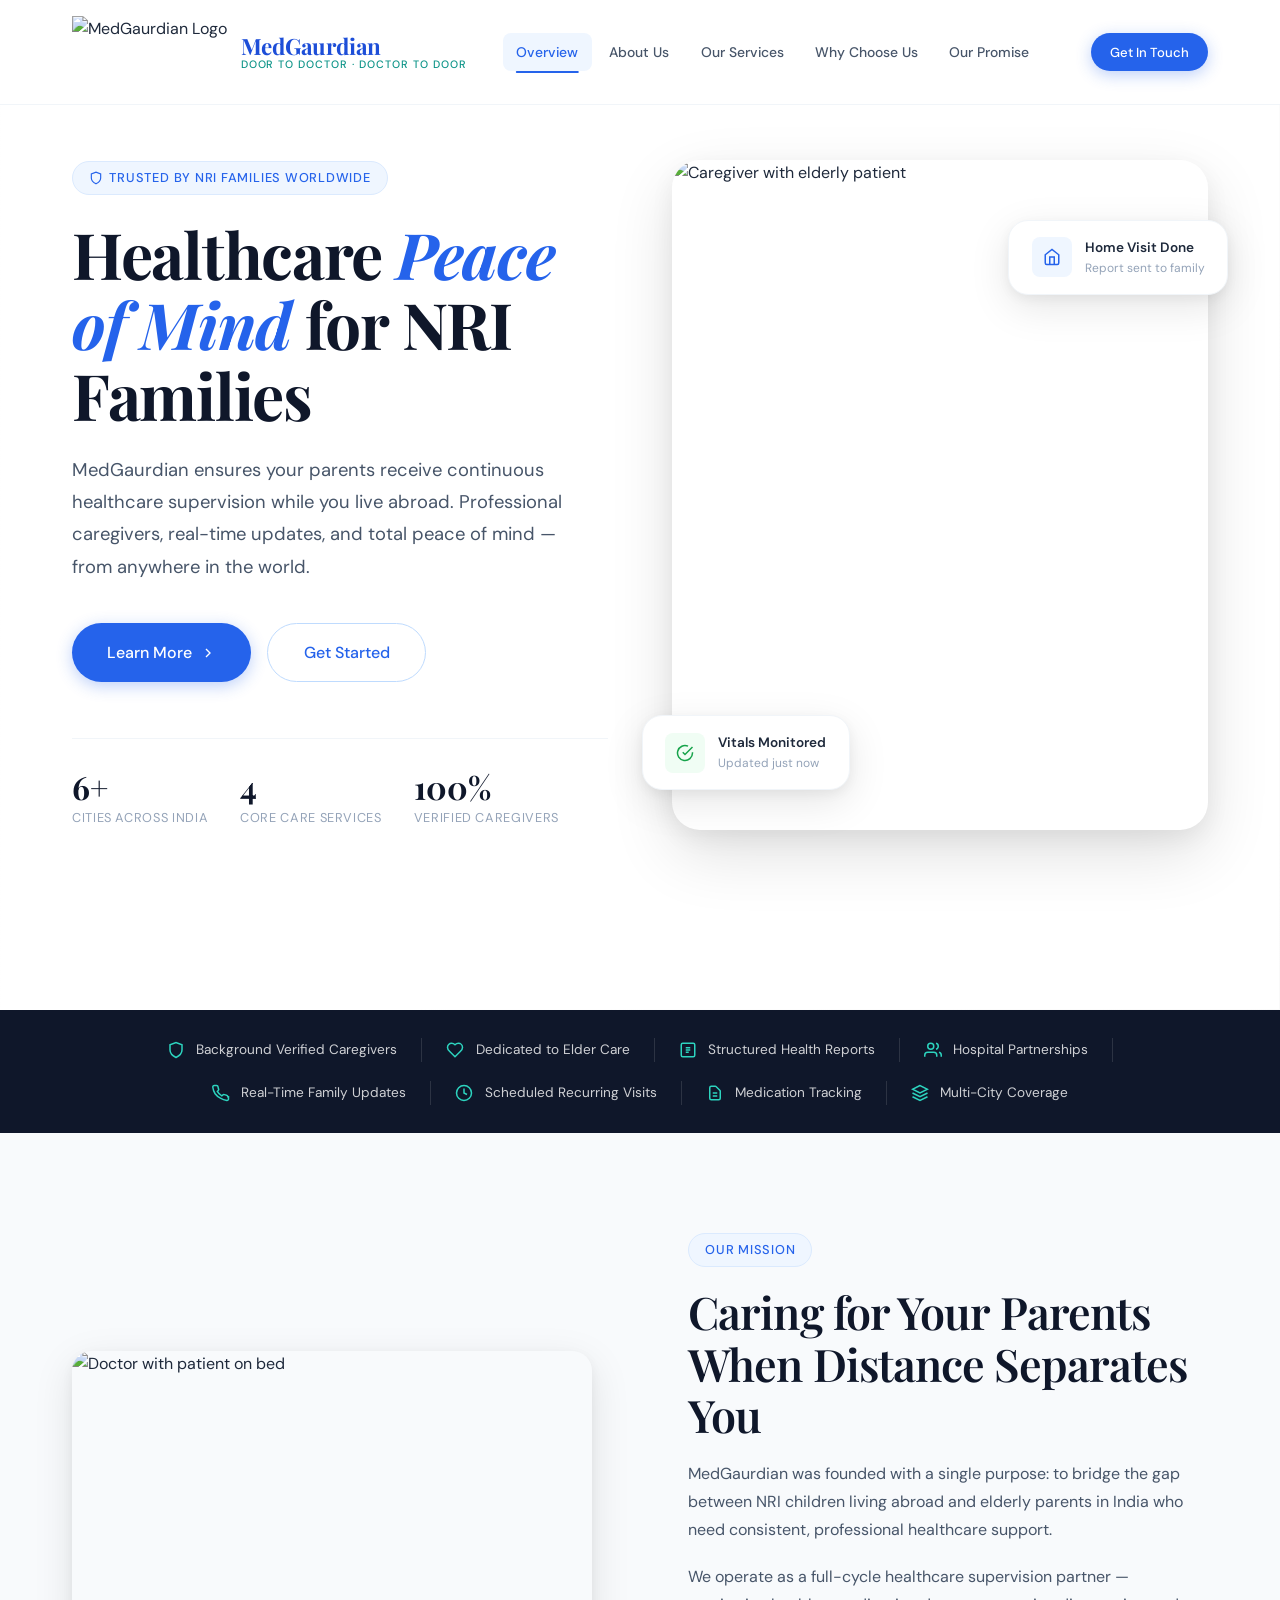
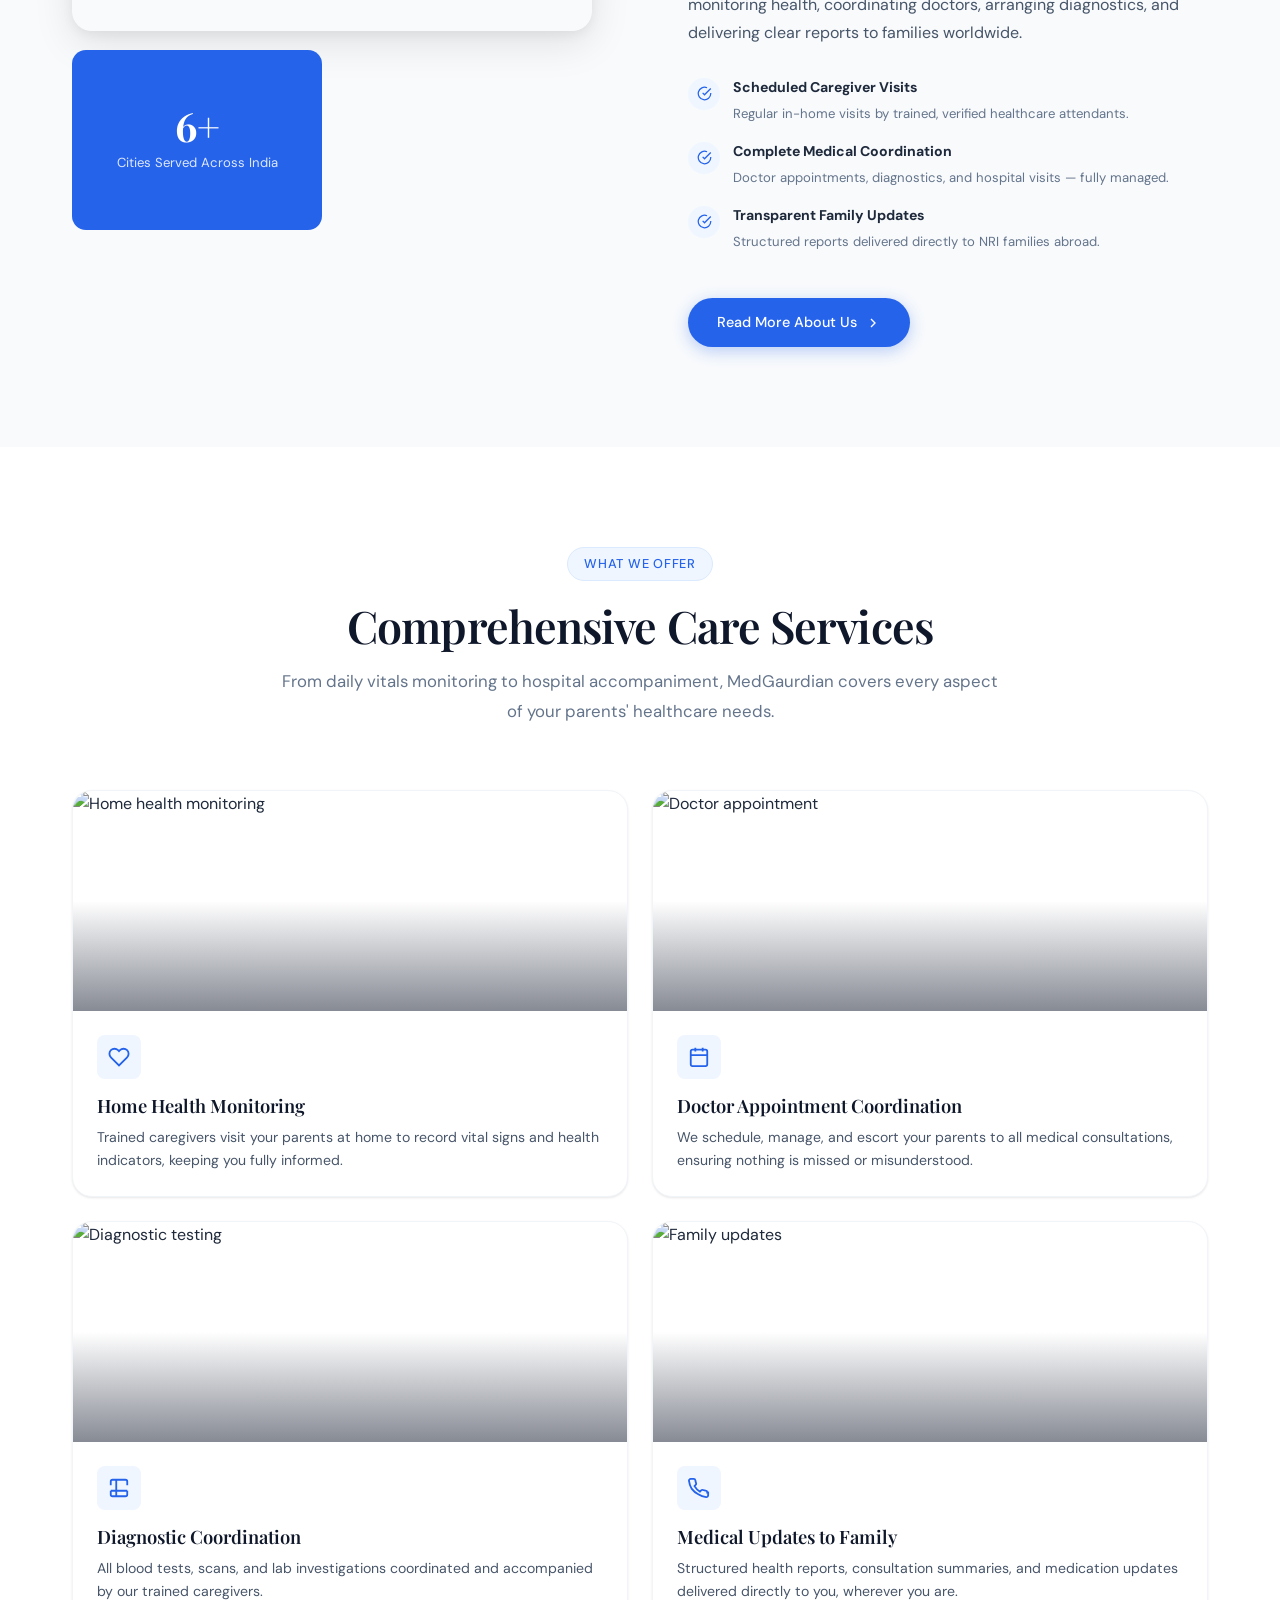
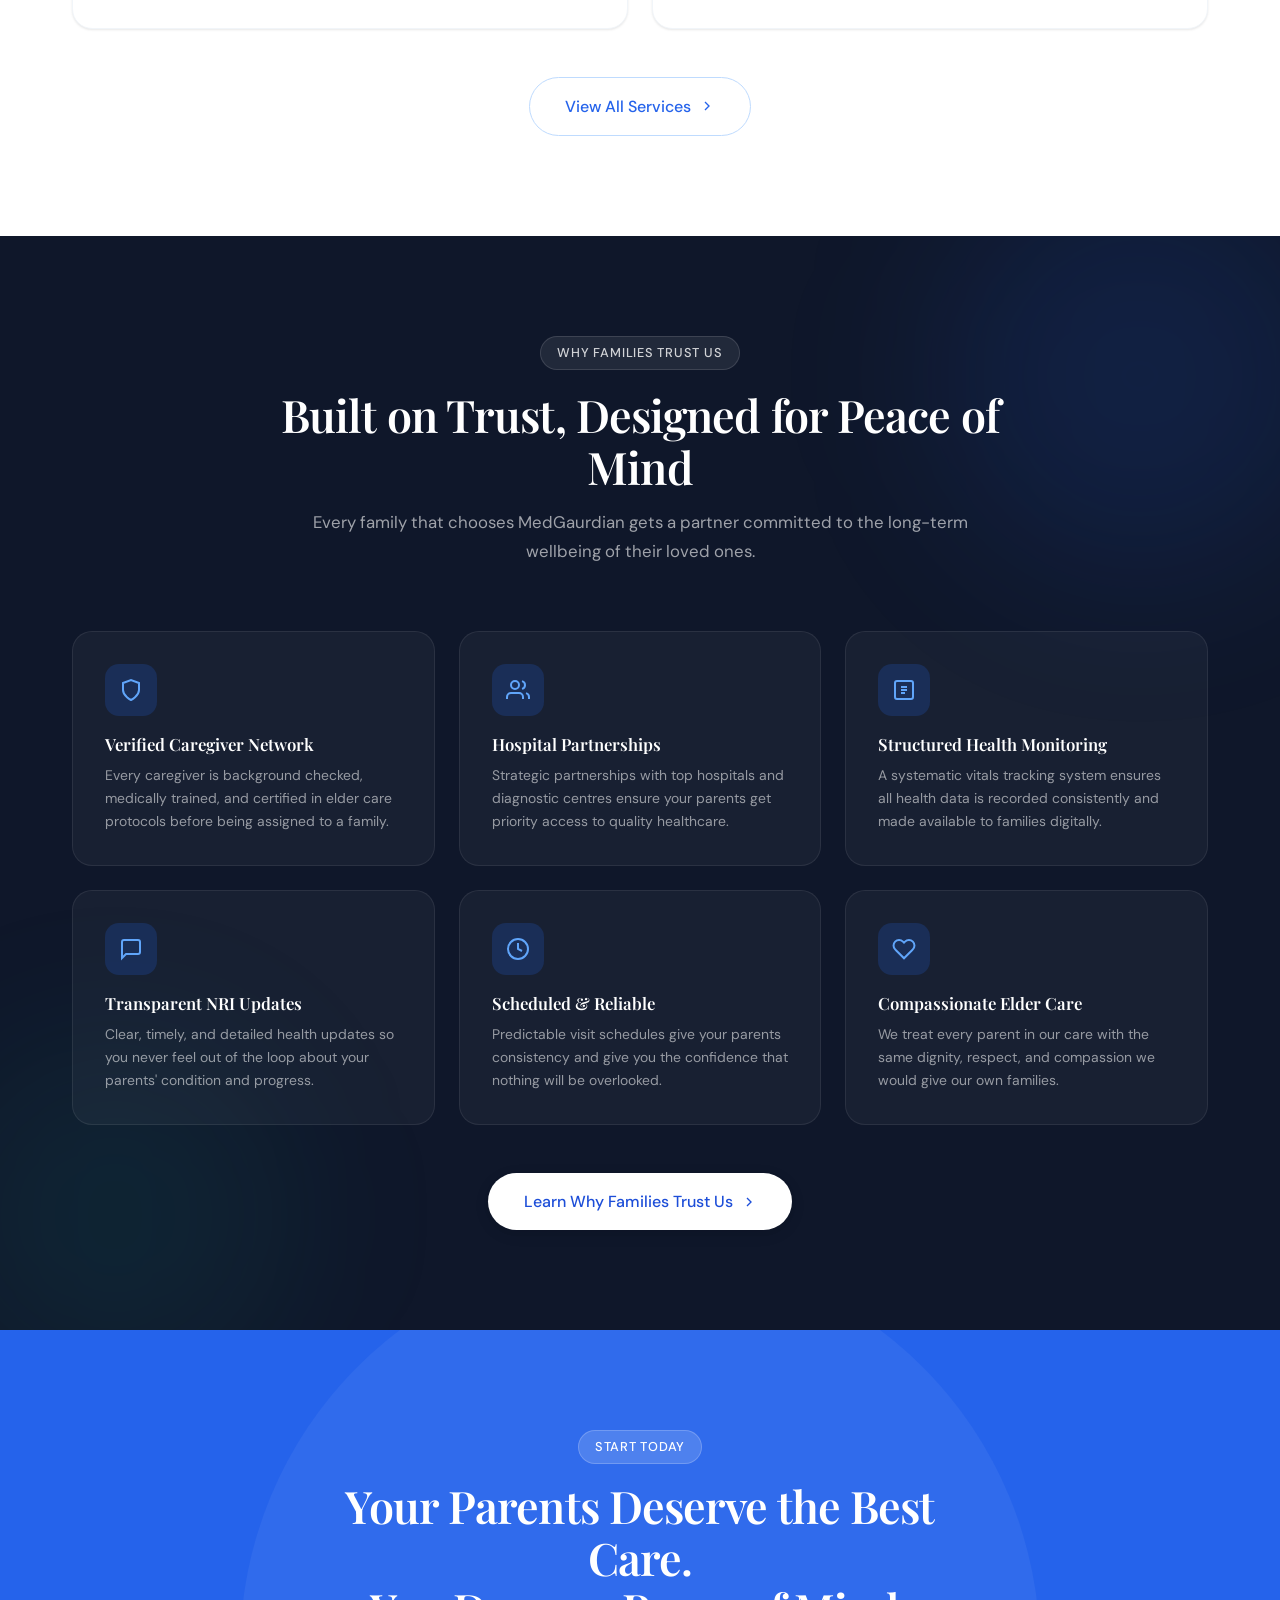
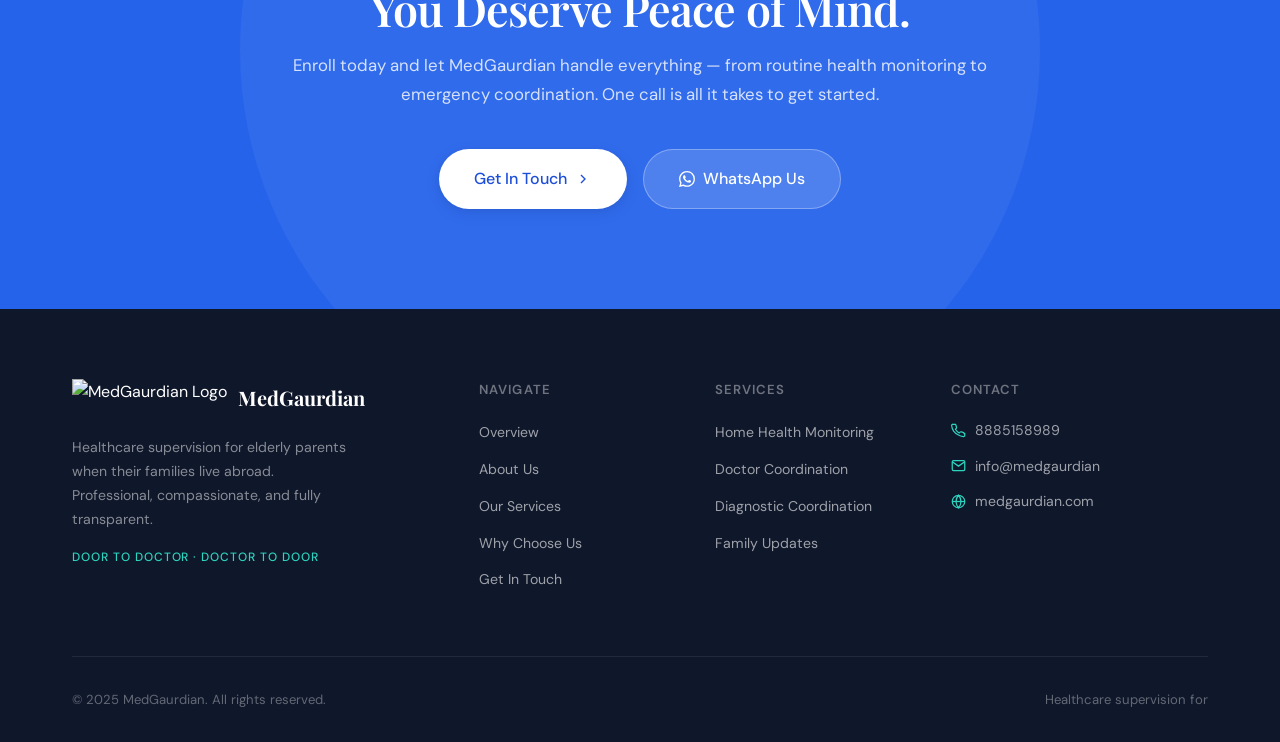
==== index.html @ 912b36e8 "Initial commit" ====
<!DOCTYPE html>
<html lang="en">
<head>
  <meta charset="UTF-8" />
  <meta name="viewport" content="width=device-width, initial-scale=1.0" />
  <title>MedGaurdian – Healthcare Peace of Mind for NRI Families</title>
  <meta name="description" content="MedGaurdian provides comprehensive healthcare supervision for elderly parents in India, giving NRI families abroad complete peace of mind." />
  <link rel="stylesheet" href="style.css" />
</head>
<body>

<!-- NAVBAR -->
<nav class="navbar" id="navbar">
  <div class="navbar-inner">
    <a href="index.html" class="navbar-logo">
      <img src="https://res.cloudinary.com/dvxjlj88o/image/upload/v1772971843/ChatGPT_Image_Mar_8_2026_05_41_22_PM_ikkuba.png" alt="MedGaurdian Logo" />
      <div class="navbar-logo-text">
        <span>MedGaurdian</span>
        <small>Door to Doctor &middot; Doctor to Door</small>
      </div>
    </a>
    <nav class="navbar-nav">
      <a href="index.html">Overview</a>
      <a href="about.html">About Us</a>
      <a href="services.html">Our Services</a>
      <a href="why-choose-us.html">Why Choose Us</a>
      <a href="our-promise.html">Our Promise</a>
    </nav>
    <a href="contact.html" class="btn btn-primary btn-sm navbar-cta">Get In Touch</a>
    <button class="hamburger" id="hamburger" aria-label="Open menu">
      <span></span><span></span><span></span>
    </button>
  </div>
</nav>

<!-- MOBILE NAV -->
<div class="mobile-nav" id="mobileNav">
  <button class="mobile-nav-close" id="mobileClose">
    <svg xmlns="http://www.w3.org/2000/svg" width="18" height="18" fill="none" stroke="currentColor" stroke-width="2" viewBox="0 0 24 24"><path d="M18 6 6 18M6 6l12 12"/></svg>
  </button>
  <a href="index.html">Overview</a>
  <a href="about.html">About Us</a>
  <a href="services.html">Our Services</a>
  <a href="why-choose-us.html">Why Choose Us</a>
  <a href="our-promise.html">Our Promise</a>
  <a href="contact.html">Get In Touch</a>
</div>

<!-- HERO -->
<section class="hero">
  <div class="hero-bg">
    <img src="https://images.unsplash.com/photo-1576091160399-112ba8d25d1d?w=1600&q=80" alt="" />
  </div>
  <div class="container">
    <div class="hero-content">
      <div class="hero-text">
        <div class="badge fade-up">
          <svg xmlns="http://www.w3.org/2000/svg" width="14" height="14" fill="none" stroke="currentColor" stroke-width="2" viewBox="0 0 24 24"><path d="M12 22s8-4 8-10V5l-8-3-8 3v7c0 6 8 10 8 10z"/></svg>
          Trusted by NRI Families Worldwide
        </div>
        <h1 class="fade-up fade-up-delay-1">Healthcare <em>Peace of Mind</em> for NRI Families</h1>
        <p class="fade-up fade-up-delay-2">MedGaurdian ensures your parents receive continuous healthcare supervision while you live abroad. Professional caregivers, real-time updates, and total peace of mind — from anywhere in the world.</p>
        <div class="hero-actions fade-up fade-up-delay-3">
          <a href="about.html" class="btn btn-primary btn-lg">
            Learn More
            <svg xmlns="http://www.w3.org/2000/svg" width="16" height="16" fill="none" stroke="currentColor" stroke-width="2" viewBox="0 0 24 24"><path d="m9 18 6-6-6-6"/></svg>
          </a>
          <a href="contact.html" class="btn btn-outline btn-lg">Get Started</a>
        </div>
        <div class="hero-stats fade-up fade-up-delay-4">
          <div>
            <div class="hero-stat-num">6+</div>
            <div class="hero-stat-label">Cities Across India</div>
          </div>
          <div>
            <div class="hero-stat-num">4</div>
            <div class="hero-stat-label">Core Care Services</div>
          </div>
          <div>
            <div class="hero-stat-num">100%</div>
            <div class="hero-stat-label">Verified Caregivers</div>
          </div>
        </div>
      </div>
      <div class="hero-visual fade-left">
        <div class="hero-image-wrap">
          <img src="https://res.cloudinary.com/dvxjlj88o/image/upload/v1773125857/ChatGPT_Image_Mar_10_2026_12_27_36_PM_e2mqp5.png" alt="Caregiver with elderly patient" />
        </div>
        <div class="hero-card hero-card-1">
          <div class="hero-card-icon green">
            <svg xmlns="http://www.w3.org/2000/svg" width="18" height="18" fill="none" stroke="currentColor" stroke-width="2" viewBox="0 0 24 24"><path d="M22 11.08V12a10 10 0 1 1-5.93-9.14"/><polyline points="22 4 12 14.01 9 11.01"/></svg>
          </div>
          <div>
            <div class="hero-card-text-main">Vitals Monitored</div>
            <div class="hero-card-text-sub">Updated just now</div>
          </div>
        </div>
        <div class="hero-card hero-card-2">
          <div class="hero-card-icon blue">
            <svg xmlns="http://www.w3.org/2000/svg" width="18" height="18" fill="none" stroke="currentColor" stroke-width="2" viewBox="0 0 24 24"><path d="M3 9l9-7 9 7v11a2 2 0 0 1-2 2H5a2 2 0 0 1-2-2z"/><polyline points="9 22 9 12 15 12 15 22"/></svg>
          </div>
          <div>
            <div class="hero-card-text-main">Home Visit Done</div>
            <div class="hero-card-text-sub">Report sent to family</div>
          </div>
        </div>
      </div>
    </div>
  </div>
</section>

<!-- TRUST BAR -->
<div class="trust-bar">
  <div class="container">
    <div class="trust-bar-inner">
      <div class="trust-item">
        <svg xmlns="http://www.w3.org/2000/svg" width="18" height="18" fill="none" stroke="currentColor" stroke-width="2" viewBox="0 0 24 24"><path d="M12 22s8-4 8-10V5l-8-3-8 3v7c0 6 8 10 8 10z"/></svg>
        Background Verified Caregivers
      </div>
      <div class="trust-divider"></div>
      <div class="trust-item">
        <svg xmlns="http://www.w3.org/2000/svg" width="18" height="18" fill="none" stroke="currentColor" stroke-width="2" viewBox="0 0 24 24"><path d="M19 14c1.49-1.46 3-3.21 3-5.5A5.5 5.5 0 0 0 16.5 3c-1.76 0-3 .5-4.5 2-1.5-1.5-2.74-2-4.5-2A5.5 5.5 0 0 0 2 8.5c0 2.3 1.5 4.05 3 5.5l7 7Z"/></svg>
        Dedicated to Elder Care
      </div>
      <div class="trust-divider"></div>
      <div class="trust-item">
        <svg xmlns="http://www.w3.org/2000/svg" width="18" height="18" fill="none" stroke="currentColor" stroke-width="2" viewBox="0 0 24 24"><rect x="3" y="3" width="18" height="18" rx="2"/><path d="M9 9h6M9 12h6M9 15h4"/></svg>
        Structured Health Reports
      </div>
      <div class="trust-divider"></div>
      <div class="trust-item">
        <svg xmlns="http://www.w3.org/2000/svg" width="18" height="18" fill="none" stroke="currentColor" stroke-width="2" viewBox="0 0 24 24"><path d="M17 21v-2a4 4 0 0 0-4-4H5a4 4 0 0 0-4 4v2"/><circle cx="9" cy="7" r="4"/><path d="M23 21v-2a4 4 0 0 0-3-3.87"/><path d="M16 3.13a4 4 0 0 1 0 7.75"/></svg>
        Hospital Partnerships
      </div>
      <div class="trust-divider"></div>
      <div class="trust-item">
        <svg xmlns="http://www.w3.org/2000/svg" width="18" height="18" fill="none" stroke="currentColor" stroke-width="2" viewBox="0 0 24 24"><path d="M22 16.92v3a2 2 0 0 1-2.18 2 19.79 19.79 0 0 1-8.63-3.07A19.5 19.5 0 0 1 4.15 13a19.79 19.79 0 0 1-3.07-8.67A2 2 0 0 1 3.06 2h3a2 2 0 0 1 2 1.72c.127.96.361 1.903.7 2.81a2 2 0 0 1-.45 2.11L7.09 9.91a16 16 0 0 0 6 6l1.27-1.27a2 2 0 0 1 2.11-.45c.907.339 1.85.573 2.81.7A2 2 0 0 1 21 17z"/></svg>
        Real-Time Family Updates
      </div>
      <div class="trust-divider"></div>
      <div class="trust-item">
        <svg xmlns="http://www.w3.org/2000/svg" width="18" height="18" fill="none" stroke="currentColor" stroke-width="2" viewBox="0 0 24 24"><circle cx="12" cy="12" r="10"/><polyline points="12 6 12 12 16 14"/></svg>
        Scheduled Recurring Visits
      </div>
      <div class="trust-divider"></div>
      <div class="trust-item">
        <svg xmlns="http://www.w3.org/2000/svg" width="18" height="18" fill="none" stroke="currentColor" stroke-width="2" viewBox="0 0 24 24"><path d="M9 12h6m-6 4h6m2 5H7a2 2 0 0 1-2-2V5a2 2 0 0 1 2-2h5.586a1 1 0 0 1 .707.293l5.414 5.414a1 1 0 0 1 .293.707V19a2 2 0 0 1-2 2z"/></svg>
        Medication Tracking
      </div>
      <div class="trust-divider"></div>
      <div class="trust-item">
        <svg xmlns="http://www.w3.org/2000/svg" width="18" height="18" fill="none" stroke="currentColor" stroke-width="2" viewBox="0 0 24 24"><path d="M12 2L2 7l10 5 10-5-10-5zM2 17l10 5 10-5M2 12l10 5 10-5"/></svg>
        Multi-City Coverage
      </div>
    </div>
  </div>
</div>

<!-- ABOUT PREVIEW -->
<section class="about-preview">
  <div class="container">
    <div class="about-preview-grid">
      <div class="about-images fade-right">
        <div class="about-img-main">
          <img src="https://res.cloudinary.com/dvxjlj88o/image/upload/v1773126318/ChatGPT_Image_Mar_10_2026_12_36_01_PM_pu459v.png" alt="Doctor with patient on bed" />
        </div>

        <div class="about-img-accent">
          <div class="about-img-accent-num">6+</div>
          <div class="about-img-accent-label">Cities Served Across India</div>
        </div>
      </div>
      <div class="about-text fade-left">
        <div class="badge">Our Mission</div>
        <h2>Caring for Your Parents When Distance Separates You</h2>
        <p>MedGaurdian was founded with a single purpose: to bridge the gap between NRI children living abroad and elderly parents in India who need consistent, professional healthcare support.</p>
        <p>We operate as a full-cycle healthcare supervision partner — monitoring health, coordinating doctors, arranging diagnostics, and delivering clear reports to families worldwide.</p>
        <div class="about-features">
          <div class="about-feature">
            <div class="about-feature-icon">
              <svg xmlns="http://www.w3.org/2000/svg" width="15" height="15" fill="none" stroke="currentColor" stroke-width="2" viewBox="0 0 24 24"><path d="M22 11.08V12a10 10 0 1 1-5.93-9.14"/><polyline points="22 4 12 14.01 9 11.01"/></svg>
            </div>
            <div class="about-feature-text">
              <strong>Scheduled Caregiver Visits</strong>
              <span>Regular in-home visits by trained, verified healthcare attendants.</span>
            </div>
          </div>
          <div class="about-feature">
            <div class="about-feature-icon">
              <svg xmlns="http://www.w3.org/2000/svg" width="15" height="15" fill="none" stroke="currentColor" stroke-width="2" viewBox="0 0 24 24"><path d="M22 11.08V12a10 10 0 1 1-5.93-9.14"/><polyline points="22 4 12 14.01 9 11.01"/></svg>
            </div>
            <div class="about-feature-text">
              <strong>Complete Medical Coordination</strong>
              <span>Doctor appointments, diagnostics, and hospital visits — fully managed.</span>
            </div>
          </div>
          <div class="about-feature">
            <div class="about-feature-icon">
              <svg xmlns="http://www.w3.org/2000/svg" width="15" height="15" fill="none" stroke="currentColor" stroke-width="2" viewBox="0 0 24 24"><path d="M22 11.08V12a10 10 0 1 1-5.93-9.14"/><polyline points="22 4 12 14.01 9 11.01"/></svg>
            </div>
            <div class="about-feature-text">
              <strong>Transparent Family Updates</strong>
              <span>Structured reports delivered directly to NRI families abroad.</span>
            </div>
          </div>
        </div>
        <a href="about.html" class="btn btn-primary">
          Read More About Us
          <svg xmlns="http://www.w3.org/2000/svg" width="16" height="16" fill="none" stroke="currentColor" stroke-width="2" viewBox="0 0 24 24"><path d="m9 18 6-6-6-6"/></svg>
        </a>
      </div>
    </div>
  </div>
</section>

<!-- SERVICES PREVIEW -->
<section class="services-preview">
  <div class="container">
    <div class="section-header">
      <div class="badge fade-up">What We Offer</div>
      <h2 class="fade-up fade-up-delay-1">Comprehensive Care Services</h2>
      <p class="fade-up fade-up-delay-2">From daily vitals monitoring to hospital accompaniment, MedGaurdian covers every aspect of your parents' healthcare needs.</p>
    </div>
    <div class="services-grid">
      <div class="service-card fade-up">
        <div class="service-card-img">
          <img src="https://res.cloudinary.com/dvxjlj88o/image/upload/v1773126489/ChatGPT_Image_Mar_10_2026_12_38_46_PM_h0rreu.png" alt="Home health monitoring" />
          <div class="service-card-img-overlay"></div>
        </div>
        <div class="service-card-body">
          <div class="service-card-icon">
            <svg xmlns="http://www.w3.org/2000/svg" width="22" height="22" fill="none" stroke="currentColor" stroke-width="2" viewBox="0 0 24 24"><path d="M20.84 4.61a5.5 5.5 0 0 0-7.78 0L12 5.67l-1.06-1.06a5.5 5.5 0 0 0-7.78 7.78l1.06 1.06L12 21.23l7.78-7.78 1.06-1.06a5.5 5.5 0 0 0 0-7.78z"/></svg>
          </div>
          <h3>Home Health Monitoring</h3>
          <p>Trained caregivers visit your parents at home to record vital signs and health indicators, keeping you fully informed.</p>
        </div>
      </div>
      <div class="service-card fade-up fade-up-delay-1">
        <div class="service-card-img">
          <img src="https://res.cloudinary.com/dvxjlj88o/image/upload/v1773126763/ChatGPT_Image_Mar_10_2026_12_43_24_PM_q3qjvv.png" alt="Doctor appointment" />
          <div class="service-card-img-overlay"></div>
        </div>
        <div class="service-card-body">
          <div class="service-card-icon">
            <svg xmlns="http://www.w3.org/2000/svg" width="22" height="22" fill="none" stroke="currentColor" stroke-width="2" viewBox="0 0 24 24"><rect x="3" y="4" width="18" height="18" rx="2" ry="2"/><line x1="16" y1="2" x2="16" y2="6"/><line x1="8" y1="2" x2="8" y2="6"/><line x1="3" y1="10" x2="21" y2="10"/></svg>
          </div>
          <h3>Doctor Appointment Coordination</h3>
          <p>We schedule, manage, and escort your parents to all medical consultations, ensuring nothing is missed or misunderstood.</p>
        </div>
      </div>
      <div class="service-card fade-up fade-up-delay-2">
        <div class="service-card-img">
          <img src="https://res.cloudinary.com/dvxjlj88o/image/upload/v1773126885/ChatGPT_Image_Mar_10_2026_12_45_23_PM_vwyeks.png" alt="Diagnostic testing" />
          <div class="service-card-img-overlay"></div>
        </div>
        <div class="service-card-body">
          <div class="service-card-icon">
            <svg xmlns="http://www.w3.org/2000/svg" width="22" height="22" fill="none" stroke="currentColor" stroke-width="2" viewBox="0 0 24 24"><path d="M9 3H5a2 2 0 0 0-2 2v4m6-6h10a2 2 0 0 1 2 2v4M9 3v18m0 0h10a2 2 0 0 0 2-2v-4M9 21H5a2 2 0 0 1-2-2v-4m0 0h18"/></svg>
          </div>
          <h3>Diagnostic Coordination</h3>
          <p>All blood tests, scans, and lab investigations coordinated and accompanied by our trained caregivers.</p>
        </div>
      </div>
      <div class="service-card fade-up fade-up-delay-3">
        <div class="service-card-img">
          <img src="https://res.cloudinary.com/dvxjlj88o/image/upload/v1773127201/ChatGPT_Image_Mar_10_2026_12_50_43_PM_ajutig.png" alt="Family updates" />
          <div class="service-card-img-overlay"></div>
        </div>
        <div class="service-card-body">
          <div class="service-card-icon">
            <svg xmlns="http://www.w3.org/2000/svg" width="22" height="22" fill="none" stroke="currentColor" stroke-width="2" viewBox="0 0 24 24"><path d="M22 16.92v3a2 2 0 0 1-2.18 2 19.79 19.79 0 0 1-8.63-3.07A19.5 19.5 0 0 1 4.15 13a19.79 19.79 0 0 1-3.07-8.67A2 2 0 0 1 3.06 2h3a2 2 0 0 1 2 1.72c.127.96.361 1.903.7 2.81a2 2 0 0 1-.45 2.11L7.09 9.91a16 16 0 0 0 6 6l1.27-1.27a2 2 0 0 1 2.11-.45c.907.339 1.85.573 2.81.7A2 2 0 0 1 21 17z"/></svg>
          </div>
          <h3>Medical Updates to Family</h3>
          <p>Structured health reports, consultation summaries, and medication updates delivered directly to you, wherever you are.</p>
        </div>
      </div>
    </div>
    <div class="services-preview-cta fade-up">
      <a href="services.html" class="btn btn-outline btn-lg">
        View All Services
        <svg xmlns="http://www.w3.org/2000/svg" width="16" height="16" fill="none" stroke="currentColor" stroke-width="2" viewBox="0 0 24 24"><path d="m9 18 6-6-6-6"/></svg>
      </a>
    </div>
  </div>
</section>

<!-- WHY CHOOSE PREVIEW -->
<section class="why-preview">
  <div class="container">
    <div class="section-header">
      <div class="badge">Why Families Trust Us</div>
      <h2>Built on Trust, Designed for Peace of Mind</h2>
      <p>Every family that chooses MedGaurdian gets a partner committed to the long-term wellbeing of their loved ones.</p>
    </div>
    <div class="trust-grid">
      <div class="trust-card fade-up">
        <div class="trust-card-icon">
          <svg xmlns="http://www.w3.org/2000/svg" width="24" height="24" fill="none" stroke="currentColor" stroke-width="2" viewBox="0 0 24 24"><path d="M12 22s8-4 8-10V5l-8-3-8 3v7c0 6 8 10 8 10z"/></svg>
        </div>
        <h4>Verified Caregiver Network</h4>
        <p>Every caregiver is background checked, medically trained, and certified in elder care protocols before being assigned to a family.</p>
      </div>
      <div class="trust-card fade-up fade-up-delay-1">
        <div class="trust-card-icon">
          <svg xmlns="http://www.w3.org/2000/svg" width="24" height="24" fill="none" stroke="currentColor" stroke-width="2" viewBox="0 0 24 24"><path d="M17 21v-2a4 4 0 0 0-4-4H5a4 4 0 0 0-4 4v2"/><circle cx="9" cy="7" r="4"/><path d="M23 21v-2a4 4 0 0 0-3-3.87"/><path d="M16 3.13a4 4 0 0 1 0 7.75"/></svg>
        </div>
        <h4>Hospital Partnerships</h4>
        <p>Strategic partnerships with top hospitals and diagnostic centres ensure your parents get priority access to quality healthcare.</p>
      </div>
      <div class="trust-card fade-up fade-up-delay-2">
        <div class="trust-card-icon">
          <svg xmlns="http://www.w3.org/2000/svg" width="24" height="24" fill="none" stroke="currentColor" stroke-width="2" viewBox="0 0 24 24"><rect x="3" y="3" width="18" height="18" rx="2"/><path d="M9 9h6M9 12h6M9 15h4"/></svg>
        </div>
        <h4>Structured Health Monitoring</h4>
        <p>A systematic vitals tracking system ensures all health data is recorded consistently and made available to families digitally.</p>
      </div>
      <div class="trust-card fade-up fade-up-delay-3">
        <div class="trust-card-icon">
          <svg xmlns="http://www.w3.org/2000/svg" width="24" height="24" fill="none" stroke="currentColor" stroke-width="2" viewBox="0 0 24 24"><path d="M21 15a2 2 0 0 1-2 2H7l-4 4V5a2 2 0 0 1 2-2h14a2 2 0 0 1 2 2z"/></svg>
        </div>
        <h4>Transparent NRI Updates</h4>
        <p>Clear, timely, and detailed health updates so you never feel out of the loop about your parents' condition and progress.</p>
      </div>
      <div class="trust-card fade-up fade-up-delay-4">
        <div class="trust-card-icon">
          <svg xmlns="http://www.w3.org/2000/svg" width="24" height="24" fill="none" stroke="currentColor" stroke-width="2" viewBox="0 0 24 24"><circle cx="12" cy="12" r="10"/><polyline points="12 6 12 12 16 14"/></svg>
        </div>
        <h4>Scheduled &amp; Reliable</h4>
        <p>Predictable visit schedules give your parents consistency and give you the confidence that nothing will be overlooked.</p>
      </div>
      <div class="trust-card fade-up fade-up-delay-4">
        <div class="trust-card-icon">
          <svg xmlns="http://www.w3.org/2000/svg" width="24" height="24" fill="none" stroke="currentColor" stroke-width="2" viewBox="0 0 24 24"><path d="M20.84 4.61a5.5 5.5 0 0 0-7.78 0L12 5.67l-1.06-1.06a5.5 5.5 0 0 0-7.78 7.78l1.06 1.06L12 21.23l7.78-7.78 1.06-1.06a5.5 5.5 0 0 0 0-7.78z"/></svg>
        </div>
        <h4>Compassionate Elder Care</h4>
        <p>We treat every parent in our care with the same dignity, respect, and compassion we would give our own families.</p>
      </div>
    </div>
    <div class="why-preview-cta fade-up">
      <a href="why-choose-us.html" class="btn btn-white btn-lg">
        Learn Why Families Trust Us
        <svg xmlns="http://www.w3.org/2000/svg" width="16" height="16" fill="none" stroke="currentColor" stroke-width="2" viewBox="0 0 24 24"><path d="m9 18 6-6-6-6"/></svg>
      </a>
    </div>
  </div>
</section>

<!-- CONTACT CTA -->
<section class="contact-cta">
  <div class="container">
    <div class="contact-cta-inner fade-up">
      <div class="badge" style="background:rgba(255,255,255,0.15);color:white;border-color:rgba(255,255,255,0.2);">Start Today</div>
      <h2 style="margin-top:1rem;">Your Parents Deserve the Best Care.<br/>You Deserve Peace of Mind.</h2>
      <p>Enroll today and let MedGaurdian handle everything — from routine health monitoring to emergency coordination. One call is all it takes to get started.</p>
      <div class="cta-actions">
        <a href="contact.html" class="btn btn-white btn-lg">
          Get In Touch
          <svg xmlns="http://www.w3.org/2000/svg" width="16" height="16" fill="none" stroke="currentColor" stroke-width="2" viewBox="0 0 24 24"><path d="m9 18 6-6-6-6"/></svg>
        </a>
        <a href="https://wa.me/918885158989?text=Hello%2C%20I%20am%20interested%20in%20MedGaurdian%20services." target="_blank" class="btn btn-lg" style="background:rgba(255,255,255,0.15);color:white;border:1.5px solid rgba(255,255,255,0.3);">
          <svg xmlns="http://www.w3.org/2000/svg" width="16" height="16" fill="currentColor" viewBox="0 0 24 24"><path d="M17.472 14.382c-.297-.149-1.758-.867-2.03-.967-.273-.099-.471-.148-.67.15-.197.297-.767.966-.94 1.164-.173.199-.347.223-.644.075-.297-.15-1.255-.463-2.39-1.475-.883-.788-1.48-1.761-1.653-2.059-.173-.297-.018-.458.13-.606.134-.133.298-.347.446-.52.149-.174.198-.298.298-.497.099-.198.05-.371-.025-.52-.075-.149-.669-1.612-.916-2.207-.242-.579-.487-.5-.669-.51-.173-.008-.371-.01-.57-.01-.198 0-.52.074-.792.372-.272.297-1.04 1.016-1.04 2.479 0 1.462 1.065 2.875 1.213 3.074.149.198 2.096 3.2 5.077 4.487.709.306 1.262.489 1.694.625.712.227 1.36.195 1.871.118.571-.085 1.758-.719 2.006-1.413.248-.694.248-1.289.173-1.413-.074-.124-.272-.198-.57-.347m-5.421 7.403h-.004a9.87 9.87 0 0 1-5.031-1.378l-.361-.214-3.741.982.998-3.648-.235-.374a9.86 9.86 0 0 1-1.51-5.26c.001-5.45 4.436-9.884 9.888-9.884 2.64 0 5.122 1.03 6.988 2.898a9.825 9.825 0 0 1 2.893 6.994c-.003 5.45-4.437 9.884-9.885 9.884m8.413-18.297A11.815 11.815 0 0 0 12.05 0C5.495 0 .16 5.335.157 11.892c0 2.096.547 4.142 1.588 5.945L.057 24l6.305-1.654a11.882 11.882 0 0 0 5.683 1.448h.005c6.554 0 11.89-5.335 11.893-11.893a11.821 11.821 0 0 0-3.48-8.413Z"/></svg>
          WhatsApp Us
        </a>
      </div>
    </div>
  </div>
</section>

<!-- FOOTER -->
<footer class="footer">
  <div class="container">
    <div class="footer-grid">
      <div class="footer-brand">
        <div class="footer-brand-logo">
          <img src="https://res.cloudinary.com/dvxjlj88o/image/upload/v1772971843/ChatGPT_Image_Mar_8_2026_05_41_22_PM_ikkuba.png" alt="MedGaurdian Logo" />
          <span>MedGaurdian</span>
        </div>
        <p>Healthcare supervision for elderly parents when their families live abroad. Professional, compassionate, and fully transparent.</p>
        <span class="footer-tagline">Door to Doctor · Doctor to Door</span>
      </div>
      <div class="footer-col">
        <h5>Navigate</h5>
        <ul>
          <li><a href="index.html">Overview</a></li>
          <li><a href="about.html">About Us</a></li>
          <li><a href="services.html">Our Services</a></li>
          <li><a href="why-choose-us.html">Why Choose Us</a></li>
          <li><a href="contact.html">Get In Touch</a></li>
        </ul>
      </div>
      <div class="footer-col">
        <h5>Services</h5>
        <ul>
          <li><a href="services.html">Home Health Monitoring</a></li>
          <li><a href="services.html">Doctor Coordination</a></li>
          <li><a href="services.html">Diagnostic Coordination</a></li>
          <li><a href="services.html">Family Updates</a></li>
        </ul>
      </div>
      <div class="footer-col">
        <h5>Contact</h5>
        <div class="footer-contact-item">
          <svg xmlns="http://www.w3.org/2000/svg" width="15" height="15" fill="none" stroke="currentColor" stroke-width="2" viewBox="0 0 24 24"><path d="M22 16.92v3a2 2 0 0 1-2.18 2 19.79 19.79 0 0 1-8.63-3.07A19.5 19.5 0 0 1 4.15 13a19.79 19.79 0 0 1-3.07-8.67A2 2 0 0 1 3.06 2h3a2 2 0 0 1 2 1.72c.127.96.361 1.903.7 2.81a2 2 0 0 1-.45 2.11L7.09 9.91a16 16 0 0 0 6 6l1.27-1.27a2 2 0 0 1 2.11-.45c.907.339 1.85.573 2.81.7A2 2 0 0 1 21 17z"/></svg>
          <span><a href="tel:8885158989">8885158989</a></span>
        </div>
        <div class="footer-contact-item">
          <svg xmlns="http://www.w3.org/2000/svg" width="15" height="15" fill="none" stroke="currentColor" stroke-width="2" viewBox="0 0 24 24"><path d="M4 4h16c1.1 0 2 .9 2 2v12c0 1.1-.9 2-2 2H4c-1.1 0-2-.9-2-2V6c0-1.1.9-2 2-2z"/><polyline points="22,6 12,13 2,6"/></svg>
          <span><a href="/cdn-cgi/l/email-protection#a4cdcac2cbe4c5c5d4ddc5c5ddc58ac7cbc9"><span class="__cf_email__" data-cfemail="8fe6e1e9e0cfeeeefff6eeeef6eea1ece0e2">info@medgaurdian</span></a></span>
        </div>
        <div class="footer-contact-item">
          <svg xmlns="http://www.w3.org/2000/svg" width="15" height="15" fill="none" stroke="currentColor" stroke-width="2" viewBox="0 0 24 24"><circle cx="12" cy="12" r="10"/><line x1="2" y1="12" x2="22" y2="12"/><path d="M12 2a15.3 15.3 0 0 1 4 10 15.3 15.3 0 0 1-4 10 15.3 15.3 0 0 1-4-10 15.3 15.3 0 0 1 4-10z"/></svg>
          <span><a href="https://medgaurdian.com" target="_blank">medgaurdian.com</a></span>
        </div>
      </div>
    </div>
    <div class="footer-bottom">
      <p>&copy; 2025 MedGaurdian. All rights reserved.</p>
      <p>Healthcare supervision for </div>
    </div>
  </div>
</footer>

  <script src="data.js"></script>
  <script src="script.js"></script>
</body>
</html>
---- style.css ----
/* ===== MEDGUARDIAN - PREMIUM HEALTHCARE DESIGN SYSTEM ===== */

@import url('https://fonts.googleapis.com/css2?family=Playfair+Display:ital,wght@0,400;0,500;0,600;0,700;1,400;1,500&family=DM+Sans:wght@300;400;500;600&display=swap');

/* ===== CSS VARIABLES ===== */
:root {
  --white: #ffffff;
  --off-white: #f8fafc;
  --warm-white: #fdfcfb;
  --blue-50: #eff6ff;
  --blue-100: #dbeafe;
  --blue-200: #bfdbfe;
  --blue-400: #60a5fa;
  --blue-500: #3b82f6;
  --blue-600: #2563eb;
  --blue-700: #1d4ed8;
  --blue-800: #1e40af;
  --blue-900: #1e3a8a;
  --slate-50: #f8fafc;
  --slate-100: #f1f5f9;
  --slate-200: #e2e8f0;
  --slate-300: #cbd5e1;
  --slate-400: #94a3b8;
  --slate-500: #64748b;
  --slate-600: #475569;
  --slate-700: #334155;
  --slate-800: #1e293b;
  --slate-900: #0f172a;
  --teal-400: #2dd4bf;
  --teal-500: #14b8a6;
  --teal-600: #0d9488;

  --font-heading: 'Playfair Display', Georgia, serif;
  --font-body: 'DM Sans', system-ui, sans-serif;

  --shadow-sm: 0 1px 3px rgba(0,0,0,0.06), 0 1px 2px rgba(0,0,0,0.04);
  --shadow-md: 0 4px 16px rgba(0,0,0,0.08), 0 2px 6px rgba(0,0,0,0.04);
  --shadow-lg: 0 12px 40px rgba(0,0,0,0.10), 0 4px 12px rgba(0,0,0,0.05);
  --shadow-xl: 0 24px 64px rgba(0,0,0,0.12), 0 8px 24px rgba(0,0,0,0.06);
  --shadow-blue: 0 8px 32px rgba(37, 99, 235, 0.18);

  --radius-sm: 8px;
  --radius-md: 14px;
  --radius-lg: 20px;
  --radius-xl: 28px;
  --radius-full: 9999px;

  --transition: all 0.3s cubic-bezier(0.4, 0, 0.2, 1);
  --transition-slow: all 0.5s cubic-bezier(0.4, 0, 0.2, 1);
}

/* ===== RESET & BASE ===== */
*, *::before, *::after { box-sizing: border-box; margin: 0; padding: 0; }
html { scroll-behavior: smooth; font-size: 16px; }
body {
  font-family: var(--font-body);
  color: var(--slate-800);
  background: var(--white);
  line-height: 1.6;
  -webkit-font-smoothing: antialiased;
  overflow-x: hidden;
}
img { max-width: 100%; display: block; }
a { text-decoration: none; color: inherit; }
ul { list-style: none; }
button { cursor: pointer; font-family: var(--font-body); border: none; outline: none; }

/* ===== TYPOGRAPHY ===== */
h1, h2, h3, h4 { font-family: var(--font-heading); line-height: 1.15; }
h1 { font-size: clamp(2.5rem, 5vw, 4rem); font-weight: 700; letter-spacing: -0.02em; }
h2 { font-size: clamp(2rem, 3.5vw, 3rem); font-weight: 600; letter-spacing: -0.02em; }
h3 { font-size: clamp(1.3rem, 2vw, 1.65rem); font-weight: 600; }
h4 { font-size: 1.15rem; font-weight: 600; }
p { font-size: 1rem; color: var(--slate-600); line-height: 1.75; }
.lead { font-size: 1.15rem; line-height: 1.7; color: var(--slate-500); }

/* ===== LAYOUT ===== */
.container { max-width: 1200px; margin: 0 auto; padding: 0 2rem; }
.container-wide { max-width: 1400px; margin: 0 auto; padding: 0 2rem; }
section { padding: 100px 0; }
.section-sm { padding: 70px 0; }

/* ===== BADGES & LABELS ===== */
.badge {
  display: inline-flex; align-items: center; gap: 0.4rem;
  padding: 0.35rem 1rem;
  background: var(--blue-50); color: var(--blue-600);
  font-size: 0.8rem; font-weight: 500; letter-spacing: 0.06em;
  border-radius: var(--radius-full); border: 1px solid var(--blue-100);
  text-transform: uppercase;
}
.badge svg { width: 14px; height: 14px; }

/* ===== SECTION HEADER ===== */
.section-header { text-align: center; max-width: 720px; margin: 0 auto 4rem; }
.section-header .badge { margin-bottom: 1.2rem; }
.section-header h2 { margin-bottom: 1rem; color: var(--slate-900); }
.section-header p { font-size: 1.05rem; color: var(--slate-500); }

/* ===== BUTTONS ===== */
.btn {
  display: inline-flex; align-items: center; gap: 0.5rem;
  padding: 0.8rem 1.8rem;
  border-radius: var(--radius-full);
  font-size: 0.9rem; font-weight: 500;
  transition: var(--transition);
  white-space: nowrap;
}
.btn-primary {
  background: var(--blue-600); color: white;
  box-shadow: 0 4px 16px rgba(37,99,235,0.3);
}
.btn-primary:hover {
  background: var(--blue-700);
  transform: translateY(-2px);
  box-shadow: 0 8px 24px rgba(37,99,235,0.38);
}
.btn-outline {
  background: transparent; color: var(--blue-600);
  border: 1.5px solid var(--blue-200);
}
.btn-outline:hover {
  background: var(--blue-50);
  border-color: var(--blue-400);
  transform: translateY(-2px);
}
.btn-white {
  background: white; color: var(--blue-700);
  box-shadow: var(--shadow-md);
}
.btn-white:hover {
  transform: translateY(-2px);
  box-shadow: var(--shadow-lg);
}
.btn-ghost {
  background: transparent; color: var(--slate-600);
  border: 1.5px solid var(--slate-200);
}
.btn-ghost:hover {
  background: var(--slate-50);
  border-color: var(--slate-300);
}
.btn svg { width: 16px; height: 16px; }
.btn-lg { padding: 1rem 2.2rem; font-size: 1rem; }
.btn-sm { padding: 0.55rem 1.2rem; font-size: 0.82rem; }

/* ===== NAVBAR ===== */
.navbar {
  position: fixed; top: 0; left: 0; right: 0; z-index: 1000;
  background: rgba(255,255,255,0.96);
  backdrop-filter: blur(20px);
  border-bottom: 1px solid var(--slate-100);
  transition: var(--transition);
}
.navbar.scrolled {
  box-shadow: 0 2px 20px rgba(0,0,0,0.08);
}
.navbar-inner {
  display: flex; align-items: center; justify-content: space-between;
  padding: 1rem 2rem;
  max-width: 1200px; margin: 0 auto;
}
.navbar-logo {
  display: flex; align-items: center; gap: 0.85rem;
}
.navbar-logo img {
  height: 72px; width: auto;
}
.navbar-logo-text {
  display: flex; flex-direction: column; gap: 0.05rem;
}
.navbar-logo-text span {
  font-family: var(--font-heading);
  font-size: 1.4rem; font-weight: 700;
  color: var(--blue-700);
  letter-spacing: -0.01em; line-height: 1.1;
}
.navbar-logo-text small {
  font-family: var(--font-body);
  font-size: 0.67rem; font-weight: 500; letter-spacing: 0.09em;
  text-transform: uppercase; color: var(--teal-600);
  line-height: 1;
}
.navbar-nav {
  display: flex; align-items: center; gap: 0.25rem;
}
.navbar-nav a {
  padding: 0.5rem 0.85rem;
  font-size: 0.87rem; font-weight: 500;
  color: var(--slate-600);
  border-radius: var(--radius-sm);
  transition: var(--transition);
}
.navbar-nav a:hover, .navbar-nav a.active {
  color: var(--blue-600); background: var(--blue-50);
}
.navbar-cta { margin-left: 0.75rem; }
.hamburger {
  display: none;
  flex-direction: column; gap: 5px;
  padding: 8px; cursor: pointer;
  background: none;
}
.hamburger span {
  display: block; width: 22px; height: 2px;
  background: var(--slate-700); border-radius: 2px;
  transition: var(--transition);
}

/* ===== HERO ===== */
.hero {
  padding-top: 80px;
  min-height: 100vh;
  display: flex; align-items: center;
  position: relative; overflow: hidden;
  background: var(--white);
}
.hero-bg {
  position: absolute; inset: 0; z-index: 0;
}
.hero-bg img {
  width: 100%; height: 100%;
  object-fit: cover; object-position: center;
  opacity: 0.12;
}
.hero-bg::after {
  content: '';
  position: absolute; inset: 0;
  background: linear-gradient(105deg, rgba(255,255,255,0.98) 42%, rgba(255,255,255,0.7) 70%, rgba(255,255,255,0.3) 100%);
}
.hero-content {
  position: relative; z-index: 1;
  display: grid; grid-template-columns: 1fr 1fr;
  align-items: center; gap: 4rem;
  padding: 80px 0;
}
.hero-text .badge { margin-bottom: 1.5rem; }
.hero-text h1 {
  color: var(--slate-900);
  margin-bottom: 1.5rem;
  line-height: 1.1;
}
.hero-text h1 em {
  font-style: italic; color: var(--blue-600);
}
.hero-text p {
  font-size: 1.15rem; max-width: 520px;
  color: var(--slate-600); margin-bottom: 2.5rem;
}
.hero-actions { display: flex; gap: 1rem; flex-wrap: wrap; }
.hero-stats {
  display: flex; gap: 2rem; margin-top: 3.5rem;
  padding-top: 2rem; border-top: 1px solid var(--slate-100);
}
.hero-stat-num {
  font-family: var(--font-heading);
  font-size: 2rem; font-weight: 700; color: var(--slate-900);
  line-height: 1;
}
.hero-stat-label {
  font-size: 0.8rem; color: var(--slate-400); text-transform: uppercase;
  letter-spacing: 0.05em; margin-top: 0.3rem;
}
.hero-visual {
  position: relative;
}
.hero-image-wrap {
  border-radius: var(--radius-xl);
  overflow: hidden;
  box-shadow: var(--shadow-xl);
  aspect-ratio: 4/5;
}
.hero-image-wrap img {
  width: 100%; height: 100%;
  object-fit: cover; object-position: center top;
  transition: transform 6s ease;
}
.hero-image-wrap:hover img { transform: scale(1.03); }
.hero-card {
  position: absolute;
  background: white; border-radius: var(--radius-lg);
  padding: 1rem 1.4rem;
  box-shadow: var(--shadow-lg);
  display: flex; align-items: center; gap: 0.8rem;
  border: 1px solid var(--slate-100);
  animation: floatCard 4s ease-in-out infinite;
}
.hero-card-1 { bottom: 40px; left: -30px; }
.hero-card-2 { top: 60px; right: -20px; animation-delay: 2s; }
.hero-card-icon {
  width: 40px; height: 40px; border-radius: var(--radius-sm);
  display: flex; align-items: center; justify-content: center; flex-shrink: 0;
}
.hero-card-icon.blue { background: var(--blue-50); color: var(--blue-600); }
.hero-card-icon.green { background: #f0fdf4; color: #16a34a; }
.hero-card-text-main { font-weight: 600; font-size: 0.85rem; color: var(--slate-800); }
.hero-card-text-sub { font-size: 0.75rem; color: var(--slate-400); }

@keyframes floatCard {
  0%, 100% { transform: translateY(0); }
  50% { transform: translateY(-8px); }
}

/* ===== TRUST BAR ===== */
.trust-bar {
  background: var(--slate-900); padding: 28px 0;
}
.trust-bar-inner {
  display: flex; align-items: center;
  justify-content: center; gap: 1.5rem; flex-wrap: wrap;
  row-gap: 1.2rem;
}
.trust-item {
  display: flex; align-items: center; gap: 0.7rem;
  color: rgba(255,255,255,0.8); font-size: 0.85rem; font-weight: 400;
}
.trust-item svg { color: var(--teal-400); flex-shrink: 0; }
.trust-divider {
  width: 1px; height: 24px; background: rgba(255,255,255,0.12);
}

/* ===== ABOUT PREVIEW ===== */
.about-preview {
  background: var(--off-white);
}
.about-preview-grid {
  display: grid; grid-template-columns: 1fr 1fr;
  align-items: center; gap: 6rem;
}
.about-images {
  display: grid; grid-template-columns: 1fr 1fr;
  grid-template-rows: auto auto;
  gap: 1.2rem; position: relative;
}
.about-img-main {
  grid-column: 1 / -1;
  border-radius: var(--radius-lg); overflow: hidden;
  height: 280px; box-shadow: var(--shadow-lg);
}
.about-img-main img { width: 100%; height: 100%; object-fit: cover; }
.about-img-sm {
  border-radius: var(--radius-md); overflow: hidden;
  height: 180px; box-shadow: var(--shadow-md);
}
.about-img-sm img { width: 100%; height: 100%; object-fit: cover; }
.about-img-accent {
  background: var(--blue-600); border-radius: var(--radius-md);
  display: flex; flex-direction: column; align-items: center; justify-content: center;
  height: 180px; color: white; text-align: center; padding: 1.5rem;
}
.about-img-accent-num {
  font-family: var(--font-heading); font-size: 2.5rem; font-weight: 700; line-height: 1;
}
.about-img-accent-label { font-size: 0.82rem; opacity: 0.85; margin-top: 0.4rem; }
.about-text .badge { margin-bottom: 1.2rem; }
.about-text h2 { margin-bottom: 1.2rem; color: var(--slate-900); }
.about-text p { margin-bottom: 1.2rem; }
.about-text .btn { margin-top: 1rem; }
.about-features { margin: 1.8rem 0; display: flex; flex-direction: column; gap: 0.9rem; }
.about-feature {
  display: flex; align-items: flex-start; gap: 0.8rem;
}
.about-feature-icon {
  width: 32px; height: 32px; border-radius: 50%;
  background: var(--blue-50); color: var(--blue-600);
  display: flex; align-items: center; justify-content: center; flex-shrink: 0; margin-top: 2px;
}
.about-feature-icon svg { width: 15px; height: 15px; }
.about-feature-text strong { display: block; font-size: 0.88rem; color: var(--slate-800); margin-bottom: 0.1rem; }
.about-feature-text span { font-size: 0.82rem; color: var(--slate-500); }

/* ===== SERVICES PREVIEW ===== */
.services-preview { background: var(--white); }
.services-grid {
  display: grid; grid-template-columns: repeat(2, 1fr);
  gap: 1.5rem; margin-bottom: 3rem;
}
.service-card {
  background: white; border-radius: var(--radius-lg);
  border: 1px solid var(--slate-100);
  overflow: hidden;
  transition: var(--transition);
  box-shadow: var(--shadow-sm);
}
.service-card:hover {
  transform: translateY(-6px);
  box-shadow: var(--shadow-lg);
  border-color: var(--blue-100);
}
.service-card-img {
  height: 220px; overflow: hidden; position: relative;
}
.service-card-img img {
  width: 100%; height: 100%; object-fit: cover;
  transition: transform 0.5s ease;
}
.service-card:hover .service-card-img img { transform: scale(1.05); }
.service-card-img-overlay {
  position: absolute; inset: 0;
  background: linear-gradient(to top, rgba(15,23,42,0.5) 0%, transparent 50%);
}
.service-card-body { padding: 1.5rem; }
.service-card-icon {
  width: 44px; height: 44px; border-radius: var(--radius-sm);
  background: var(--blue-50); color: var(--blue-600);
  display: flex; align-items: center; justify-content: center;
  margin-bottom: 1rem;
}
.service-card-icon svg { width: 22px; height: 22px; }
.service-card-body h3 { font-size: 1.15rem; margin-bottom: 0.6rem; color: var(--slate-900); }
.service-card-body p { font-size: 0.88rem; line-height: 1.65; }
.services-preview-cta { text-align: center; }

/* ===== WHY CHOOSE PREVIEW ===== */
.why-preview {
  background: var(--slate-900);
  color: white;
  position: relative; overflow: hidden;
}
.why-preview::before {
  content: '';
  position: absolute; top: -60px; right: -60px;
  width: 400px; height: 400px;
  background: rgba(37,99,235,0.12);
  border-radius: 50%; filter: blur(80px);
}
.why-preview::after {
  content: '';
  position: absolute; bottom: -60px; left: -60px;
  width: 350px; height: 350px;
  background: rgba(20,184,166,0.08);
  border-radius: 50%; filter: blur(80px);
}
.why-preview .section-header { position: relative; z-index: 1; }
.why-preview .section-header h2 { color: white; }
.why-preview .section-header p { color: rgba(255,255,255,0.6); }
.why-preview .badge { background: rgba(255,255,255,0.08); color: rgba(255,255,255,0.8); border-color: rgba(255,255,255,0.12); }
.trust-grid {
  display: grid; grid-template-columns: repeat(3, 1fr); gap: 1.5rem;
  position: relative; z-index: 1; margin-bottom: 3rem;
}
.trust-card {
  background: rgba(255,255,255,0.04);
  border: 1px solid rgba(255,255,255,0.08);
  border-radius: var(--radius-lg); padding: 2rem;
  transition: var(--transition);
}
.trust-card:hover {
  background: rgba(255,255,255,0.08);
  border-color: rgba(255,255,255,0.15);
  transform: translateY(-4px);
}
.trust-card-icon {
  width: 52px; height: 52px; border-radius: var(--radius-md);
  background: rgba(37,99,235,0.2); color: var(--blue-400);
  display: flex; align-items: center; justify-content: center;
  margin-bottom: 1.2rem;
}
.trust-card-icon svg { width: 24px; height: 24px; }
.trust-card h4 { color: white; margin-bottom: 0.6rem; font-size: 1.05rem; }
.trust-card p { color: rgba(255,255,255,0.55); font-size: 0.87rem; line-height: 1.65; }
.why-preview-cta { text-align: center; position: relative; z-index: 1; }

/* ===== CONTACT CTA SECTION ===== */
.contact-cta {
  background: var(--blue-600);
  color: white; text-align: center;
  position: relative; overflow: hidden;
  padding: 100px 0;
}
.contact-cta::before {
  content: '';
  position: absolute; top: -80px; left: 50%; transform: translateX(-50%);
  width: 800px; height: 800px;
  background: rgba(255,255,255,0.05);
  border-radius: 50%;
}
.contact-cta-inner { position: relative; z-index: 1; max-width: 700px; margin: 0 auto; }
.contact-cta h2 { color: white; margin-bottom: 1rem; }
.contact-cta p { color: rgba(255,255,255,0.8); font-size: 1.05rem; margin-bottom: 2.5rem; }
.cta-actions { display: flex; gap: 1rem; justify-content: center; flex-wrap: wrap; }

/* ===== FOOTER ===== */
.footer {
  background: var(--slate-900); color: white;
  padding: 70px 0 30px;
}
.footer-grid {
  display: grid; grid-template-columns: 2fr 1fr 1fr 1.5fr;
  gap: 4rem; margin-bottom: 4rem;
}
.footer-brand-logo {
  display: flex; align-items: center; gap: 0.7rem; margin-bottom: 1.2rem;
}
.footer-brand-logo img { height: 38px; }
.footer-brand-logo span {
  font-family: var(--font-heading); font-size: 1.25rem;
  font-weight: 700; color: white;
}
.footer-brand p { color: rgba(255,255,255,0.5); font-size: 0.88rem; line-height: 1.7; max-width: 280px; }
.footer-tagline {
  display: inline-block; margin-top: 1rem;
  font-size: 0.75rem; font-weight: 500; letter-spacing: 0.08em;
  text-transform: uppercase; color: var(--teal-400);
}
.footer-col h5 {
  font-family: var(--font-body); font-weight: 600; font-size: 0.82rem;
  text-transform: uppercase; letter-spacing: 0.08em;
  color: rgba(255,255,255,0.4); margin-bottom: 1.2rem;
}
.footer-col ul { display: flex; flex-direction: column; gap: 0.7rem; }
.footer-col ul a {
  font-size: 0.88rem; color: rgba(255,255,255,0.6);
  transition: var(--transition);
}
.footer-col ul a:hover { color: white; padding-left: 4px; }
.footer-contact-item {
  display: flex; align-items: center; gap: 0.6rem;
  font-size: 0.88rem; color: rgba(255,255,255,0.6);
  margin-bottom: 0.8rem;
}
.footer-contact-item svg { color: var(--teal-400); flex-shrink: 0; }
.footer-contact-item a { color: rgba(255,255,255,0.6); transition: var(--transition); }
.footer-contact-item a:hover { color: white; }
.footer-bottom {
  border-top: 1px solid rgba(255,255,255,0.08);
  padding-top: 2rem;
  display: flex; align-items: center; justify-content: space-between; flex-wrap: wrap; gap: 1rem;
}
.footer-bottom p { font-size: 0.82rem; color: rgba(255,255,255,0.35); }

/* ===== PAGE HEADER ===== */
.page-header {
  padding: 160px 0 80px;
  background: var(--slate-900);
  position: relative; overflow: hidden;
  text-align: center;
}
.page-header::before {
  content: '';
  position: absolute; top: -100px; right: -100px;
  width: 500px; height: 500px;
  background: rgba(37,99,235,0.1);
  border-radius: 50%; filter: blur(100px);
}
.page-header::after {
  content: '';
  position: absolute; bottom: -50px; left: -50px;
  width: 300px; height: 300px;
  background: rgba(20,184,166,0.08);
  border-radius: 50%; filter: blur(80px);
}
.page-header-inner { position: relative; z-index: 1; }
.page-header .badge { margin: 0 auto 1.2rem; }
.page-header h1 { color: white; margin-bottom: 1rem; }
.page-header p { color: rgba(255,255,255,0.65); font-size: 1.1rem; max-width: 600px; margin: 0 auto; }

/* ===== ABOUT PAGE ===== */
.about-mission { background: var(--white); }
.about-mission-grid {
  display: grid; grid-template-columns: 1fr 1fr;
  align-items: center; gap: 6rem;
}
.about-mission-text h2 { margin-bottom: 1.2rem; }
.about-mission-text p { margin-bottom: 1rem; }
.about-mission-img {
  border-radius: var(--radius-xl); overflow: hidden;
  box-shadow: var(--shadow-xl); height: 500px;
}
.about-mission-img img { width: 100%; height: 100%; object-fit: cover; }
.about-values {
  background: var(--off-white);
}
.values-grid {
  display: grid; grid-template-columns: repeat(3, 1fr); gap: 1.5rem;
}
.value-card {
  background: white; border-radius: var(--radius-lg); padding: 2rem;
  border: 1px solid var(--slate-100); box-shadow: var(--shadow-sm);
  transition: var(--transition);
}
.value-card:hover {
  box-shadow: var(--shadow-lg); transform: translateY(-4px);
}
.value-card-icon {
  width: 52px; height: 52px; border-radius: var(--radius-md);
  background: var(--blue-50); color: var(--blue-600);
  display: flex; align-items: center; justify-content: center;
  margin-bottom: 1.2rem;
}
.value-card h4 { margin-bottom: 0.6rem; }
.value-card p { font-size: 0.87rem; }

/* WORKFLOW */
.about-workflow { background: var(--white); }
.workflow-steps {
  display: grid; grid-template-columns: repeat(4, 1fr); gap: 0;
  position: relative;
}
.workflow-steps::before {
  content: '';
  position: absolute; top: 36px; left: 10%; right: 10%;
  height: 2px; background: var(--blue-100); z-index: 0;
}
.workflow-step { text-align: center; padding: 0 1rem; position: relative; z-index: 1; }
.workflow-step-num {
  width: 72px; height: 72px; border-radius: 50%;
  background: white; border: 2px solid var(--blue-100);
  display: flex; align-items: center; justify-content: center;
  margin: 0 auto 1.5rem;
  font-family: var(--font-heading); font-size: 1.5rem; font-weight: 700;
  color: var(--blue-600);
  box-shadow: var(--shadow-md);
  transition: var(--transition);
}
.workflow-step:hover .workflow-step-num {
  background: var(--blue-600); color: white;
  border-color: var(--blue-600);
  transform: scale(1.1);
}
.workflow-step h4 { margin-bottom: 0.5rem; color: var(--slate-900); }
.workflow-step p { font-size: 0.83rem; }

/* ===== SERVICES PAGE ===== */
.service-detail {
  border-bottom: 1px solid var(--slate-100);
}
.service-detail:last-child { border-bottom: none; }
.service-detail:nth-child(even) .service-detail-grid { direction: rtl; }
.service-detail:nth-child(even) .service-detail-text { direction: ltr; }
.service-detail:nth-child(even) .service-detail-img { direction: ltr; }
.service-detail-grid {
  display: grid; grid-template-columns: 1fr 1fr;
  align-items: center; gap: 5rem;
  padding: 80px 0;
}
.service-detail-img {
  border-radius: var(--radius-xl); overflow: hidden;
  box-shadow: var(--shadow-lg); height: 420px;
}
.service-detail-img img { width: 100%; height: 100%; object-fit: cover; }
.service-detail-text .badge { margin-bottom: 1.2rem; }
.service-detail-text h2 { font-size: 2.2rem; margin-bottom: 1rem; }
.service-detail-text p { margin-bottom: 1rem; }
.service-includes { margin-top: 1.5rem; }
.service-includes h5 {
  font-size: 0.78rem; font-weight: 600; text-transform: uppercase; letter-spacing: 0.08em;
  color: var(--slate-400); margin-bottom: 1rem;
}
.service-include-list { display: flex; flex-direction: column; gap: 0.6rem; }
.service-include-item {
  display: flex; align-items: center; gap: 0.6rem;
  font-size: 0.88rem; color: var(--slate-700);
}
.service-include-item svg { color: var(--blue-500); flex-shrink: 0; width: 16px; height: 16px; }

/* ===== WHY CHOOSE US PAGE ===== */
.why-intro { background: var(--off-white); }
.why-grid {
  display: grid; grid-template-columns: repeat(2, 1fr); gap: 1.5rem;
  margin-top: 3rem;
}
.why-card {
  background: white; border-radius: var(--radius-lg); padding: 2.5rem;
  border: 1px solid var(--slate-100); box-shadow: var(--shadow-sm);
  transition: var(--transition); position: relative; overflow: hidden;
}
.why-card::before {
  content: '';
  position: absolute; top: 0; left: 0; right: 0; height: 3px;
  background: var(--blue-600); transform: scaleX(0); transform-origin: left;
  transition: transform 0.4s ease;
}
.why-card:hover { box-shadow: var(--shadow-lg); transform: translateY(-5px); }
.why-card:hover::before { transform: scaleX(1); }
.why-card-icon {
  width: 56px; height: 56px; border-radius: var(--radius-md);
  background: var(--blue-50); color: var(--blue-600);
  display: flex; align-items: center; justify-content: center;
  margin-bottom: 1.5rem;
}
.why-card h3 { font-size: 1.35rem; margin-bottom: 0.8rem; }
.why-card p { font-size: 0.9rem; line-height: 1.7; }
.why-differentiators { background: var(--white); }
.diff-grid {
  display: grid; grid-template-columns: repeat(3, 1fr); gap: 1.5rem;
}
.diff-item {
  border: 1px solid var(--slate-100); border-radius: var(--radius-lg);
  padding: 2rem; text-align: center; transition: var(--transition);
}
.diff-item:hover { border-color: var(--blue-200); box-shadow: var(--shadow-md); }
.diff-num {
  font-family: var(--font-heading); font-size: 3rem; font-weight: 700;
  color: var(--blue-100); line-height: 1; margin-bottom: 0.5rem;
}
.diff-item h4 { margin-bottom: 0.5rem; }
.diff-item p { font-size: 0.85rem; }

/* ===== CONTACT PAGE ===== */
.contact-section { background: var(--off-white); }
.contact-layout {
  display: grid; grid-template-columns: 1fr 1.6fr; gap: 5rem; align-items: start;
}
.contact-info h2 { margin-bottom: 1rem; }
.contact-info > p { margin-bottom: 2rem; }
.contact-items { display: flex; flex-direction: column; gap: 1.2rem; }
.contact-item {
  display: flex; align-items: flex-start; gap: 1rem;
  background: white; padding: 1.2rem; border-radius: var(--radius-md);
  border: 1px solid var(--slate-100); box-shadow: var(--shadow-sm);
  transition: var(--transition);
}
.contact-item:hover { box-shadow: var(--shadow-md); transform: translateX(4px); }
.contact-item-icon {
  width: 44px; height: 44px; border-radius: var(--radius-sm);
  background: var(--blue-50); color: var(--blue-600);
  display: flex; align-items: center; justify-content: center; flex-shrink: 0;
}
.contact-item-label { font-size: 0.78rem; color: var(--slate-400); text-transform: uppercase; letter-spacing: 0.06em; }
.contact-item-value { font-weight: 500; color: var(--slate-800); margin-top: 0.15rem; }
.contact-item-value a { color: var(--blue-600); }
.contact-form-wrap {
  background: white; border-radius: var(--radius-xl); padding: 3rem;
  box-shadow: var(--shadow-xl); border: 1px solid var(--slate-100);
}
.contact-form-wrap h3 { margin-bottom: 0.5rem; }
.contact-form-wrap > p { font-size: 0.88rem; margin-bottom: 2rem; }
.form-group { margin-bottom: 1.5rem; }
.form-group label {
  display: block; font-size: 0.82rem; font-weight: 500;
  color: var(--slate-600); margin-bottom: 0.5rem;
}
.form-group input,
.form-group select {
  width: 100%; padding: 0.85rem 1rem;
  border: 1.5px solid var(--slate-200);
  border-radius: var(--radius-sm); font-family: var(--font-body);
  font-size: 0.9rem; color: var(--slate-800);
  background: white; transition: var(--transition);
  appearance: none;
}
.form-group input:focus,
.form-group select:focus {
  outline: none; border-color: var(--blue-400);
  box-shadow: 0 0 0 3px rgba(37,99,235,0.08);
}
.form-group select {
  background-image: url("data:image/svg+xml,%3Csvg xmlns='http://www.w3.org/2000/svg' width='16' height='16' viewBox='0 0 24 24' fill='none' stroke='%2394a3b8' stroke-width='2'%3E%3Cpath d='m6 9 6 6 6-6'/%3E%3C/svg%3E");
  background-repeat: no-repeat; background-position: right 1rem center;
  padding-right: 2.5rem;
}
.form-submit { width: 100%; padding: 1rem; font-size: 0.95rem; border-radius: var(--radius-md); }

/* ===== ANIMATIONS ===== */
/* Elements are always visible by default.
   JS adds .anim-ready to <body> ONLY after confirming IntersectionObserver works,
   then immediately marks in-viewport items .visible so nothing stays hidden. */
.anim-ready .fade-up {
  opacity: 0; transform: translateY(28px);
  transition: opacity 0.65s ease, transform 0.65s ease;
}
.anim-ready .fade-up.visible { opacity: 1; transform: translateY(0); }
.fade-up-delay-1 { transition-delay: 0.1s; }
.fade-up-delay-2 { transition-delay: 0.2s; }
.fade-up-delay-3 { transition-delay: 0.3s; }
.fade-up-delay-4 { transition-delay: 0.4s; }
.anim-ready .fade-right {
  opacity: 0; transform: translateX(-28px);
  transition: opacity 0.65s ease, transform 0.65s ease;
}
.anim-ready .fade-right.visible { opacity: 1; transform: translateX(0); }
.anim-ready .fade-left {
  opacity: 0; transform: translateX(28px);
  transition: opacity 0.65s ease, transform 0.65s ease;
}
.anim-ready .fade-left.visible { opacity: 1; transform: translateX(0); }

/* ===== MOBILE MENU ===== */
.mobile-nav {
  display: none;
  position: fixed; inset: 0; z-index: 999;
  background: white; padding: 2rem;
  flex-direction: column;
  transform: translateX(100%); transition: transform 0.4s cubic-bezier(0.4,0,0.2,1);
}
.mobile-nav.open { transform: translateX(0); }
.mobile-nav-close {
  align-self: flex-end; margin-bottom: 2rem;
  background: var(--slate-100); border-radius: 50%;
  width: 40px; height: 40px; display: flex; align-items: center; justify-content: center;
}
.mobile-nav a {
  font-size: 1.2rem; font-weight: 500; color: var(--slate-800);
  padding: 1rem 0; border-bottom: 1px solid var(--slate-100);
  transition: var(--transition);
}
.mobile-nav a:hover { color: var(--blue-600); padding-left: 8px; }

/* ===== RESPONSIVE ===== */
@media (max-width: 1024px) {
  .hero-content, .about-preview-grid, .about-mission-grid, .contact-layout {
    grid-template-columns: 1fr; gap: 3rem;
  }
  .hero-visual { display: none; }
  .services-grid, .trust-grid, .values-grid, .why-grid { grid-template-columns: 1fr 1fr; }
  .workflow-steps { grid-template-columns: repeat(2, 1fr); gap: 2rem; }
  .workflow-steps::before { display: none; }
  .footer-grid { grid-template-columns: 1fr 1fr; gap: 2rem; }
  .service-detail-grid { grid-template-columns: 1fr; gap: 2.5rem; }
  .service-detail:nth-child(even) .service-detail-grid { direction: ltr; }
}
@media (max-width: 768px) {
  section { padding: 70px 0; }
  .navbar-nav, .navbar-cta { display: none; }
  .hamburger { display: flex; }
  .services-grid, .trust-grid, .values-grid, .why-grid, .diff-grid { grid-template-columns: 1fr; }
  .hero-stats { flex-direction: column; gap: 1.2rem; }
  .trust-bar-inner { justify-content: center; gap: 1rem; }
  .trust-divider { display: none; }
  .footer-grid { grid-template-columns: 1fr; gap: 2rem; }
  .hero { min-height: auto; padding: 100px 0 60px; }
  h1 { font-size: 2.2rem; }
  h2 { font-size: 1.8rem; }
  .about-images { grid-template-columns: 1fr; }
  .about-img-sm, .about-img-accent { height: 160px; }
  .contact-form-wrap { padding: 1.8rem; }
}

/* ===== NRI CARE SECTION (contact page) ===== */
.nri-care-section {
  background: var(--off-white);
  padding: 100px 0;
}
.nri-care-inner {
  display: grid;
  grid-template-columns: 1fr 1fr;
  align-items: center;
  gap: 6rem;
}
.nri-care-text .badge { margin-bottom: 1.2rem; }
.nri-care-text h2 { margin-bottom: 1.2rem; color: var(--slate-900); }
.nri-care-text p { margin-bottom: 1rem; }
.nri-img-grid {
  display: grid;
  grid-template-columns: 1fr 1fr;
  grid-template-rows: auto auto;
  gap: 1rem;
  position: relative;
}
.nri-img-main {
  grid-column: 1 / -1;
  border-radius: var(--radius-lg);
  overflow: hidden;
  height: 260px;
  box-shadow: var(--shadow-lg);
}
.nri-img-main img { width: 100%; height: 100%; object-fit: cover; object-position: center; }
.nri-img-secondary {
  border-radius: var(--radius-md);
  overflow: hidden;
  height: 170px;
  box-shadow: var(--shadow-md);
}
.nri-img-secondary img { width: 100%; height: 100%; object-fit: cover; }
.nri-care-badge {
  display: inline-flex;
  align-items: center;
  gap: 0.6rem;
  background: var(--blue-600);
  color: white;
  padding: 0.7rem 1.3rem;
  border-radius: var(--radius-full);
  font-size: 0.82rem;
  font-weight: 500;
  margin-top: 1rem;
  box-shadow: var(--shadow-blue);
}
.nri-care-badge svg { color: white; }
@media (max-width: 1024px) {
  .nri-care-inner { grid-template-columns: 1fr; gap: 3rem; }
}

/* ===== SCROLL TO TOP BUTTON ===== */
.scroll-top {
  position: fixed;
  bottom: 2rem;
  right: 2rem;
  z-index: 999;
  width: 48px;
  height: 48px;
  border-radius: 50%;
  background: var(--blue-600);
  color: white;
  border: none;
  cursor: pointer;
  display: flex;
  align-items: center;
  justify-content: center;
  box-shadow: 0 4px 20px rgba(37, 99, 235, 0.4);
  opacity: 0;
  transform: translateY(16px) scale(0.85);
  pointer-events: none;
  transition: opacity 0.35s ease, transform 0.35s cubic-bezier(0.34,1.56,0.64,1), background 0.2s;
}
.scroll-top.visible {
  opacity: 1;
  transform: translateY(0) scale(1);
  pointer-events: auto;
}
.scroll-top:hover {
  background: var(--blue-700, #1d4ed8);
  transform: translateY(-3px) scale(1.08);
  box-shadow: 0 8px 28px rgba(37, 99, 235, 0.5);
}
.scroll-top:active {
  transform: translateY(0) scale(0.96);
}

/* ===== MISSING ANIMATIONS FROM ORIGINAL ===== */

/* Navbar underline slide-in on hover */
.navbar-nav a {
  position: relative;
}
.navbar-nav a::after {
  content: '';
  position: absolute;
  bottom: -2px; left: 50%;
  width: 0; height: 2px;
  background: var(--blue-600);
  border-radius: 2px;
  transform: translateX(-50%);
  transition: width 0.3s ease;
}
.navbar-nav a:hover::after,
.navbar-nav a.active::after {
  width: 70%;
}

/* Hamburger → X transform */
.hamburger.open span:nth-child(1) {
  transform: translateY(7px) rotate(45deg);
}
.hamburger.open span:nth-child(2) {
  opacity: 0; transform: scaleX(0);
}
.hamburger.open span:nth-child(3) {
  transform: translateY(-7px) rotate(-45deg);
}

/* Service card — top border sweep on hover */
.service-card {
  position: relative;
}
.service-card::before {
  content: '';
  position: absolute;
  top: 0; left: 0; right: 0;
  height: 2px;
  background: linear-gradient(90deg, var(--blue-600), var(--teal-500, #14b8a6));
  transform: scaleX(0);
  transform-origin: left;
  transition: transform 0.45s ease;
  z-index: 1;
}
.service-card:hover::before { transform: scaleX(1); }

/* Trust card — bottom border sweep on hover */
.trust-card {
  position: relative;
  overflow: hidden;
}
.trust-card::after {
  content: '';
  position: absolute;
  bottom: 0; left: 0; right: 0;
  height: 2px;
  background: linear-gradient(90deg, var(--blue-600), var(--teal-500, #14b8a6));
  transform: scaleX(0);
  transition: transform 0.4s ease;
}
.trust-card:hover::after { transform: scaleX(1); }

/* Why-card — top border sweep (already has ::before, just ensure it's styled) */
.why-card {
  position: relative;
  overflow: hidden;
}

/* Value card — subtle left border on hover */
.value-card {
  position: relative;
  overflow: hidden;
}
.value-card::before {
  content: '';
  position: absolute;
  left: 0; top: 0; bottom: 0;
  width: 3px;
  background: var(--blue-600);
  transform: scaleY(0);
  transform-origin: bottom;
  transition: transform 0.35s ease;
}
.value-card:hover::before { transform: scaleY(1); }

/* diff-item — left border reveal on hover */
.diff-item {
  position: relative;
  overflow: hidden;
}
.diff-item::before {
  content: '';
  position: absolute;
  left: 0; top: 0; bottom: 0;
  width: 3px;
  background: linear-gradient(180deg, var(--blue-600), var(--teal-500, #14b8a6));
  transform: scaleY(0);
  transform-origin: top;
  transition: transform 0.35s ease;
}
.diff-item:hover::before { transform: scaleY(1); }

/* Badge pulse dot animation */
.badge-dot {
  width: 7px; height: 7px;
  border-radius: 50%;
  background: var(--teal-600, #0d9488);
  display: inline-block;
  animation: pulseDot 2.5s ease-in-out infinite;
}
@keyframes pulseDot {
  0%, 100% { opacity: 1; transform: scale(1); }
  50%       { opacity: 0.4; transform: scale(0.65); }
}

/* fade-in class support (same as fade-up) */
.anim-ready .fade-in {
  opacity: 0;
  transform: translateY(24px);
  transition: opacity 0.65s ease, transform 0.65s ease;
}
.anim-ready .fade-in.visible { opacity: 1; transform: translateY(0); }
.fade-in.d1 { transition-delay: 0.1s; }
.fade-in.d2 { transition-delay: 0.2s; }
.fade-in.d3 { transition-delay: 0.3s; }
.fade-in.d4 { transition-delay: 0.4s; }

/* Smooth image zoom on service-detail hover */
.service-detail-img img {
  transition: transform 0.6s ease, filter 0.4s ease;
}
.service-detail-img:hover img {
  transform: scale(1.04);
  filter: brightness(1.05);
}

/* Footer nav link slide-in on hover */
.footer-col ul a {
  position: relative;
  transition: var(--transition);
  display: inline-block;
}
.footer-col ul a:hover {
  padding-left: 6px;
}

/* Contact item slide on hover */
.contact-item {
  transition: var(--transition);
}

/* ===== ABOUT PAGE — STORY BANNER ===== */
.about-banner { padding: 0 0 80px; }
.about-banner-grid {
  display: grid;
  grid-template-columns: 1.6fr 1fr;
  gap: 1.2rem;
  height: 420px;
  border-radius: var(--radius-lg);
  overflow: hidden;
}
.about-banner-main {
  position: relative;
  overflow: hidden;
  border-radius: var(--radius-lg);
}
.about-banner-main img {
  width: 100%; height: 100%;
  object-fit: cover;
  transition: transform 0.7s ease;
}
.about-banner-main:hover img { transform: scale(1.04); }
.about-banner-overlay {
  position: absolute;
  bottom: 0; left: 0; right: 0;
  background: linear-gradient(to top, rgba(15,23,42,0.75) 0%, transparent 60%);
  padding: 2rem 1.8rem 1.5rem;
}
.about-banner-overlay span {
  font-size: 1.1rem;
  font-weight: 600;
  color: white;
  font-style: italic;
  line-height: 1.4;
}
.about-banner-side {
  display: flex;
  flex-direction: column;
  gap: 1.2rem;
}
.about-banner-side-top,
.about-banner-side-bottom {
  flex: 1;
  border-radius: var(--radius-md);
  overflow: hidden;
}
.about-banner-side-top img,
.about-banner-side-bottom img {
  width: 100%; height: 100%;
  object-fit: cover;
  transition: transform 0.6s ease;
}
.about-banner-side-top:hover img,
.about-banner-side-bottom:hover img { transform: scale(1.05); }

/* ===== ABOUT PAGE — PHOTO STRIP ===== */
.about-photo-strip { margin-top: 3rem; }
.about-photo-strip-inner {
  display: grid;
  grid-template-columns: repeat(4, 1fr);
  gap: 1rem;
}
.about-photo-item {
  border-radius: var(--radius-md);
  overflow: hidden;
  position: relative;
  height: 220px;
  box-shadow: var(--shadow-md);
}
.about-photo-item img {
  width: 100%; height: 100%;
  object-fit: cover;
  transition: transform 0.6s ease;
}
.about-photo-item:hover img { transform: scale(1.07); }
.about-photo-label {
  position: absolute;
  bottom: 0; left: 0; right: 0;
  background: linear-gradient(to top, rgba(15,23,42,0.8) 0%, transparent 100%);
  color: white;
  font-size: 0.78rem;
  font-weight: 600;
  padding: 1.2rem 0.9rem 0.7rem;
  letter-spacing: 0.04em;
}

/* ===== ABOUT PAGE — WORKFLOW STEP IMAGES ===== */
.workflow-step-img {
  width: 100%;
  height: 160px;
  border-radius: var(--radius-md);
  overflow: hidden;
  margin-bottom: 1.2rem;
  box-shadow: var(--shadow-md);
}
.workflow-step-img img {
  width: 100%; height: 100%;
  object-fit: cover;
  transition: transform 0.6s ease;
}
.workflow-step:hover .workflow-step-img img { transform: scale(1.06); }

/* ===== WHY CHOOSE US — CARD IMAGES ===== */
.why-card-img {
  width: 100%;
  height: 190px;
  border-radius: var(--radius-md);
  overflow: hidden;
  margin-bottom: 1.4rem;
  box-shadow: var(--shadow-md);
}
.why-card-img img {
  width: 100%; height: 100%;
  object-fit: cover;
  transition: transform 0.6s ease;
}
.why-card:hover .why-card-img img { transform: scale(1.06); }

/* ===== WHY CHOOSE US — PHOTO BANNER ===== */
.why-photo-banner {
  padding: 0 0 80px;
  background: var(--off-white);
}
.why-photo-row {
  display: grid;
  grid-template-columns: 1fr 1.2fr 1fr;
  gap: 1.2rem;
  height: 380px;
}
.why-photo-col {
  border-radius: var(--radius-lg);
  overflow: hidden;
  position: relative;
  box-shadow: var(--shadow-md);
}
.why-photo-col img {
  width: 100%; height: 100%;
  object-fit: cover;
  transition: transform 0.6s ease;
}
.why-photo-col:hover img { transform: scale(1.05); }
.why-photo-tall { grid-row: 1 / 2; }
.why-photo-col-stack {
  display: flex;
  flex-direction: column;
  gap: 1.2rem;
}
.why-photo-col-stack .why-photo-col {
  flex: 1;
}
.why-photo-tag {
  position: absolute;
  bottom: 0; left: 0; right: 0;
  background: linear-gradient(to top, rgba(15,23,42,0.78) 0%, transparent 100%);
  color: white;
  font-size: 0.77rem;
  font-weight: 600;
  padding: 1.5rem 1rem 0.75rem;
  letter-spacing: 0.05em;
  text-transform: uppercase;
}

/* ===== RESPONSIVE ===== */
@media (max-width: 1024px) {
  .about-banner-grid { grid-template-columns: 1fr; height: auto; }
  .about-banner-main { height: 320px; }
  .about-banner-side { flex-direction: row; height: 180px; }
  .about-photo-strip-inner { grid-template-columns: repeat(2, 1fr); }
  .why-photo-row { grid-template-columns: 1fr 1fr; height: auto; }
  .why-photo-col-stack { flex-direction: row; }
  .why-photo-col { height: 200px; }
  .why-photo-tall { height: 420px; }
}
@media (max-width: 768px) {
  .about-banner-grid { grid-template-columns: 1fr; }
  .about-banner-side { flex-direction: column; height: auto; }
  .about-banner-side-top, .about-banner-side-bottom { height: 160px; }
  .about-photo-strip-inner { grid-template-columns: 1fr 1fr; }
  .about-photo-item { height: 160px; }
  .workflow-step-img { height: 130px; }
  .why-card-img { height: 160px; }
  .why-photo-row { grid-template-columns: 1fr; height: auto; }
  .why-photo-col { height: 200px; }
  .why-photo-tall { height: 200px; }
  .why-photo-col-stack { flex-direction: column; }
}
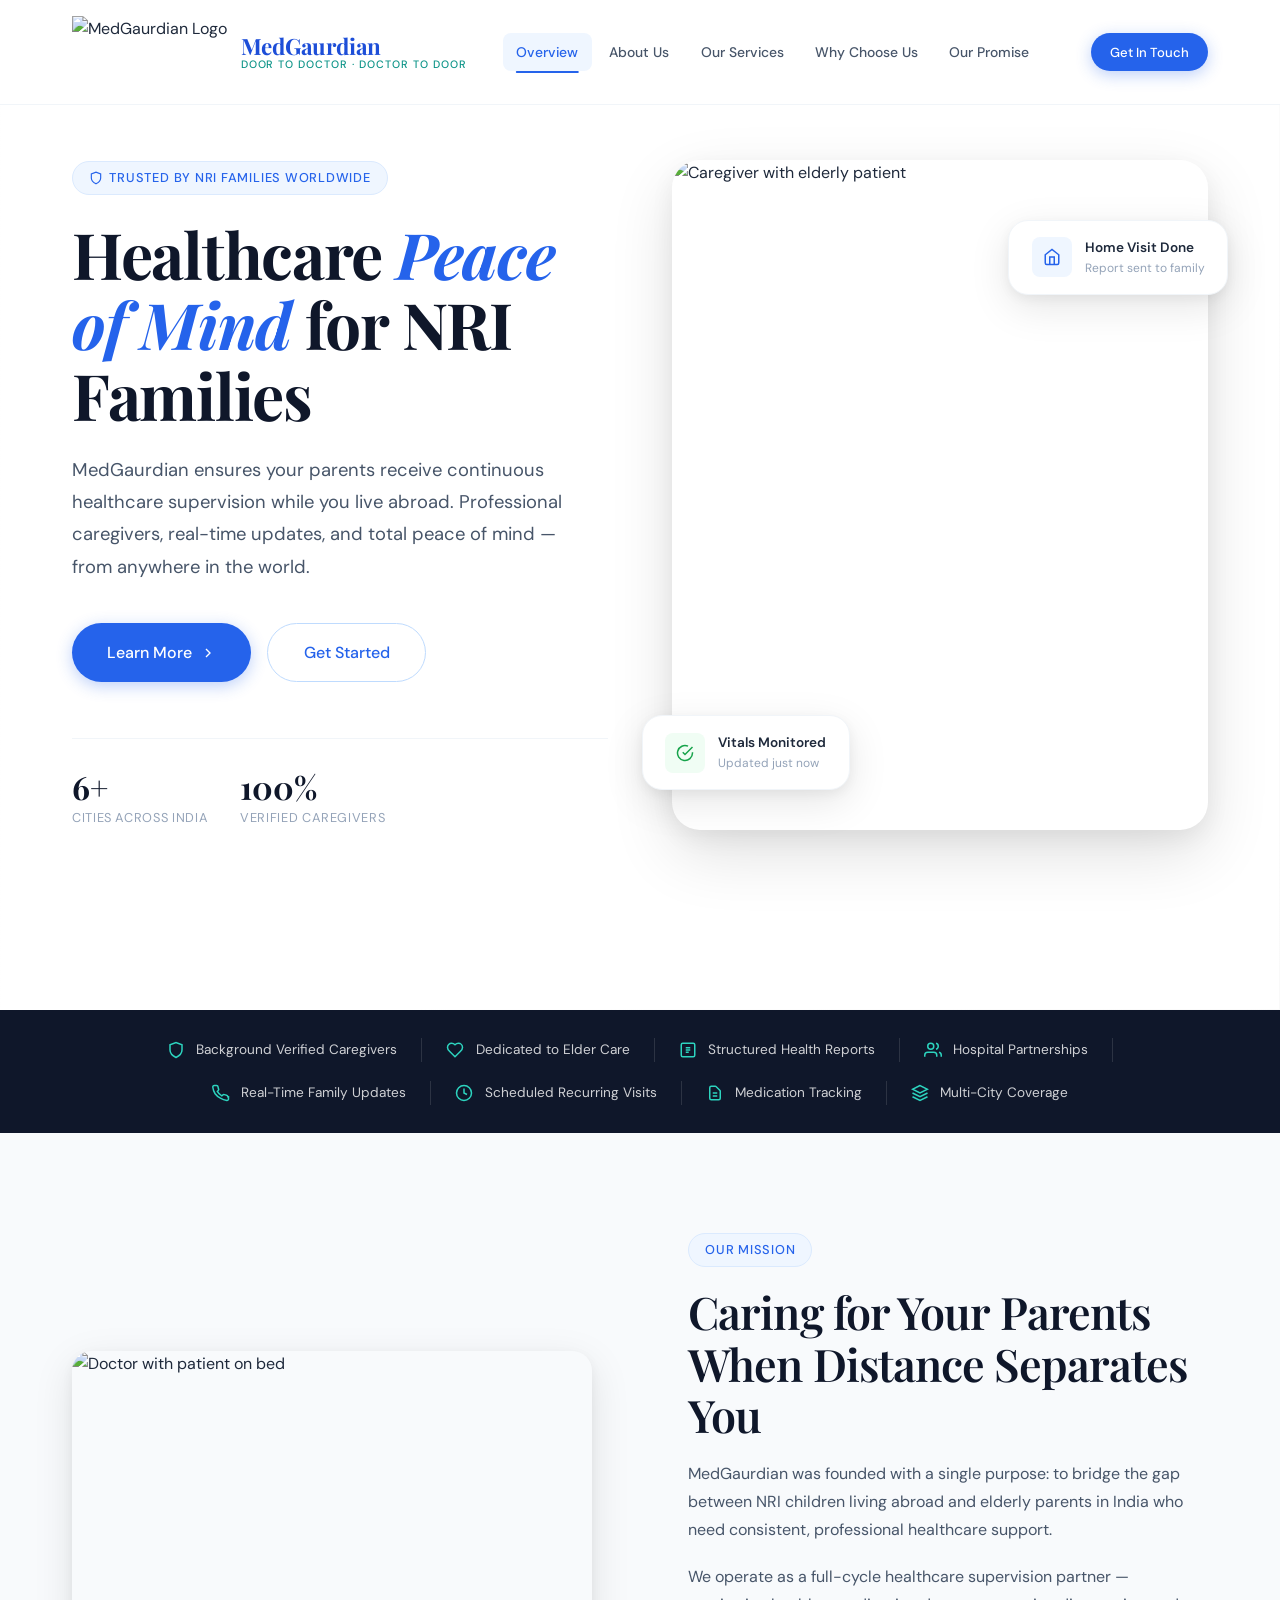
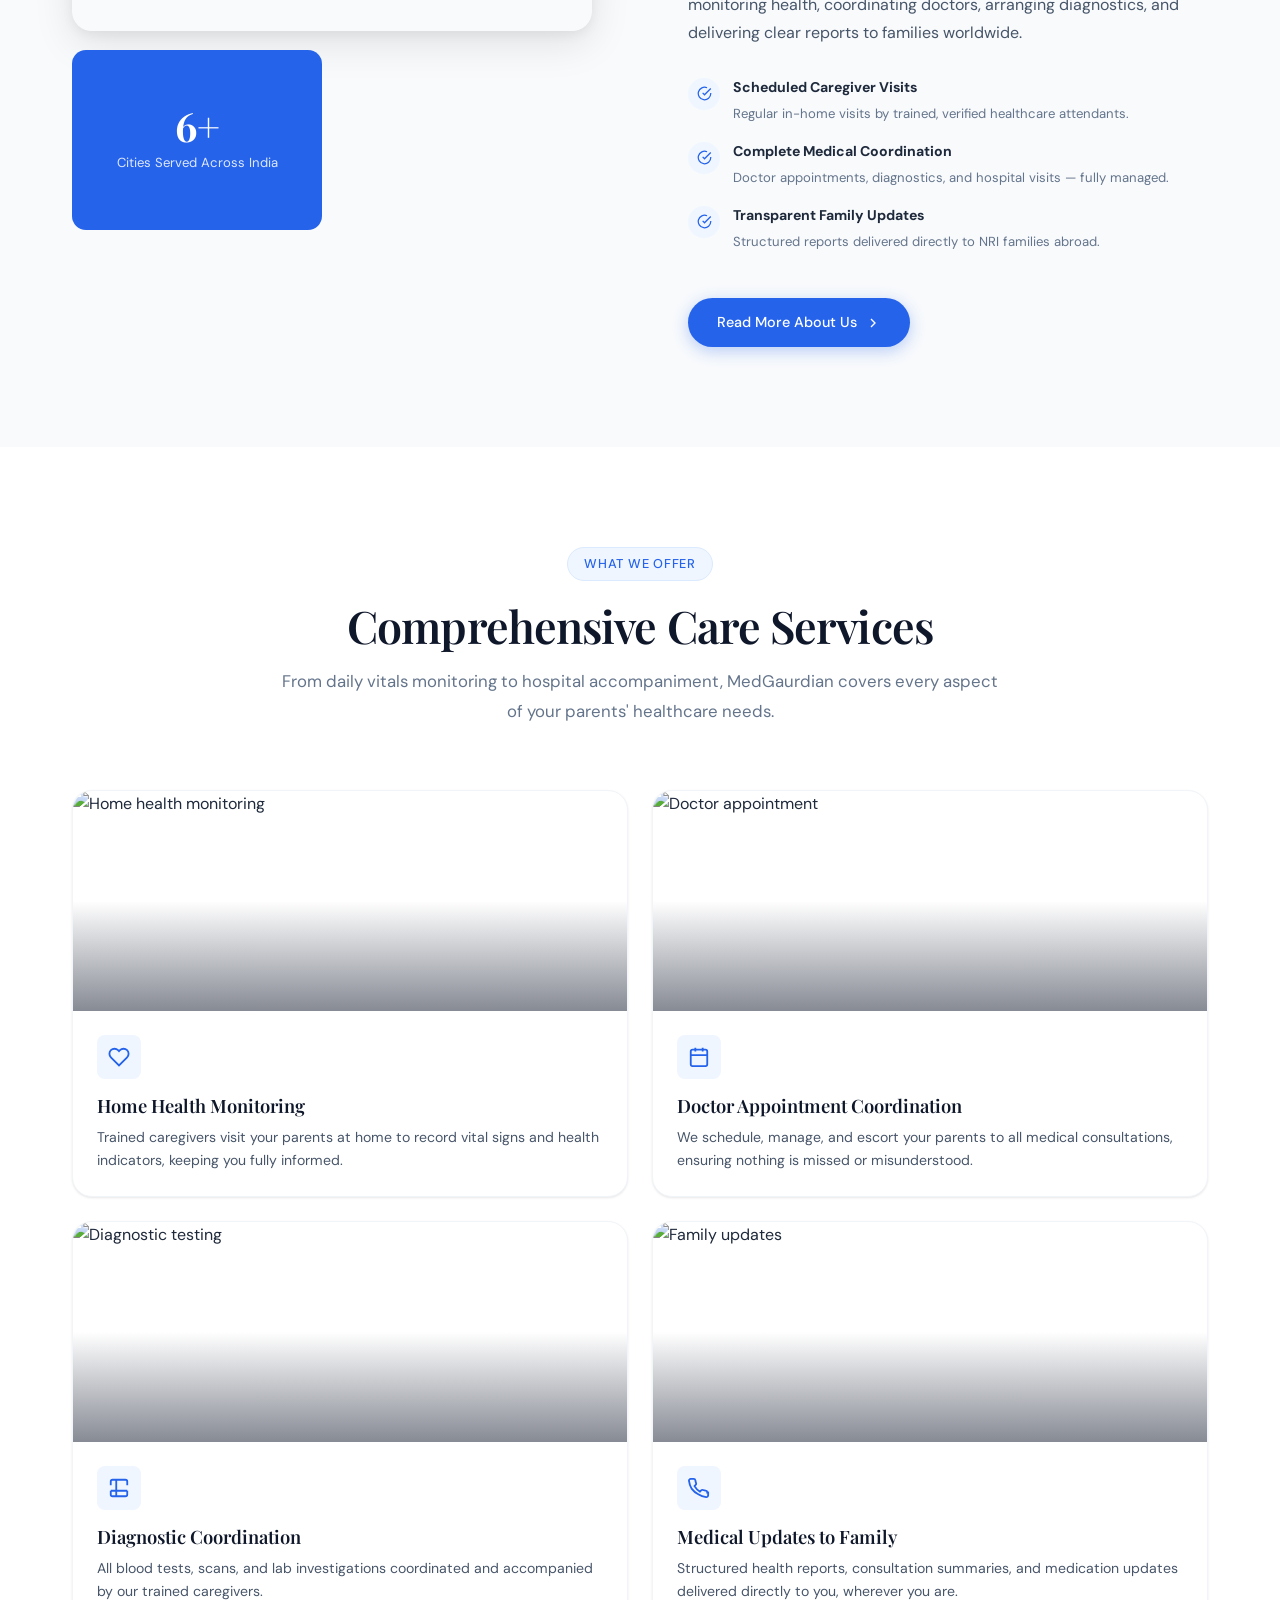
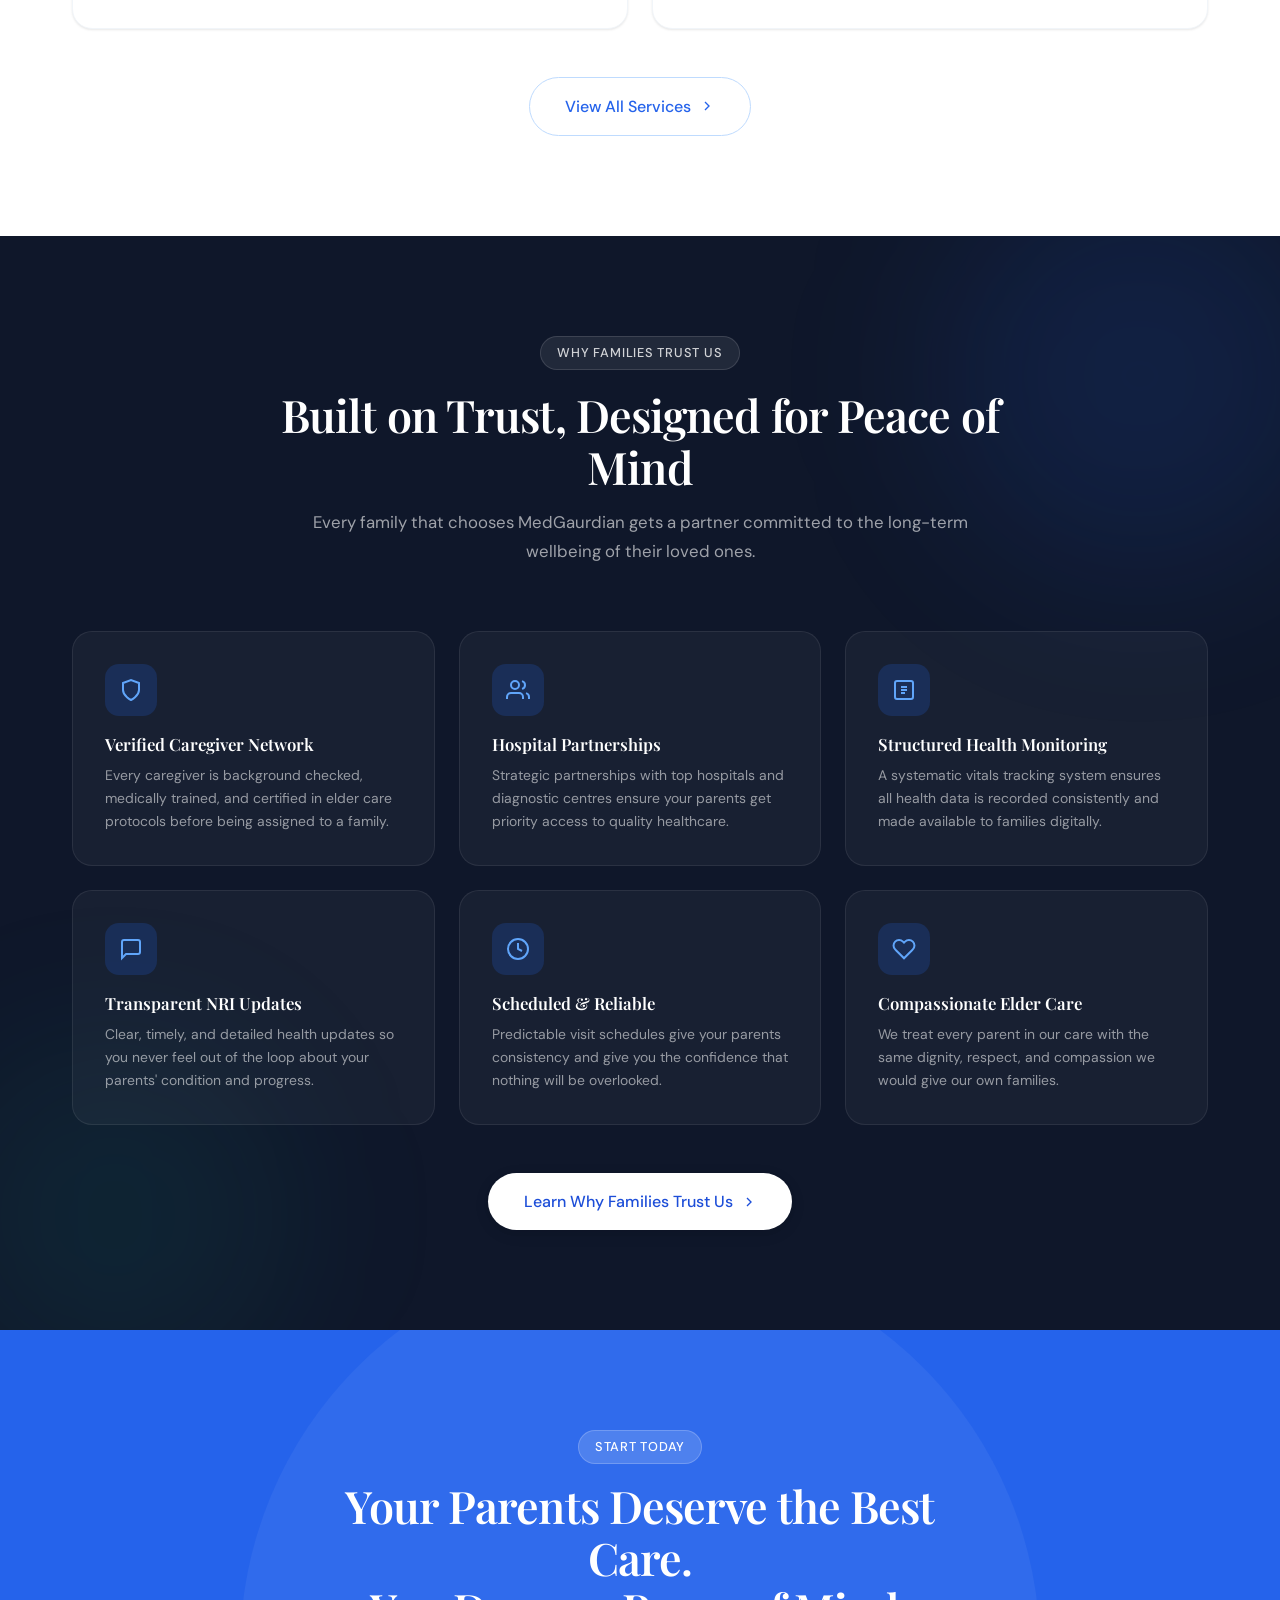
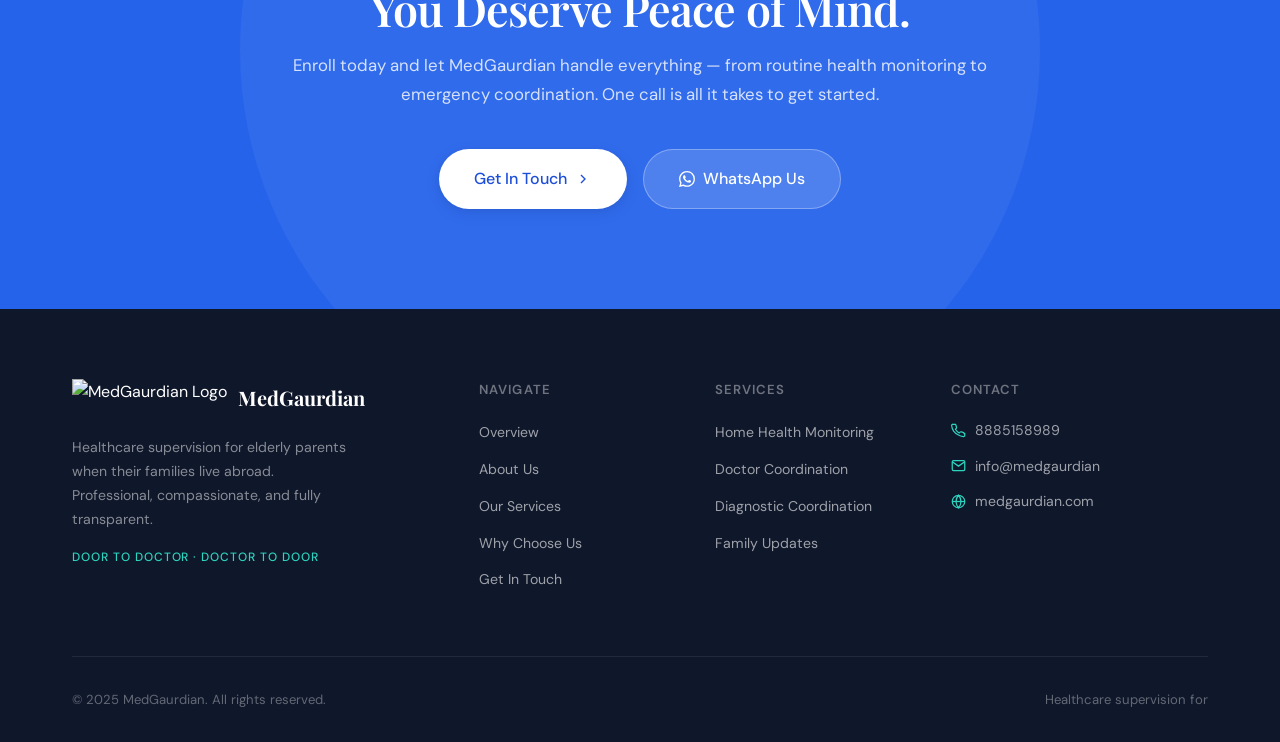
==== commit 91163f28: "Your commit message" ====
--- a/index.html
+++ b/index.html
@@ -6,6 +6,28 @@
   <title>MedGaurdian – Healthcare Peace of Mind for NRI Families</title>
   <meta name="description" content="MedGaurdian provides comprehensive healthcare supervision for elderly parents in India, giving NRI families abroad complete peace of mind." />
   <link rel="stylesheet" href="style.css" />
+  <style>
+    @media (max-width: 768px) {
+      .hero-visual {
+        display: block !important;
+        width: 100% !important;
+        margin-top: 2rem;
+        position: relative;
+      }
+      .hero-image-wrap {
+        display: block !important;
+        width: 100% !important;
+      }
+      .hero-image-wrap img {
+        display: block !important;
+        width: 100% !important;
+        border-radius: 1rem;
+      }
+      .hero-card {
+        display: flex !important;
+      }
+    }
+  </style>
 </head>
 <body>
 
@@ -72,10 +94,7 @@
             <div class="hero-stat-num">6+</div>
             <div class="hero-stat-label">Cities Across India</div>
           </div>
-          <div>
-            <div class="hero-stat-num">4</div>
-            <div class="hero-stat-label">Core Care Services</div>
-          </div>
+          
           <div>
             <div class="hero-stat-num">100%</div>
             <div class="hero-stat-label">Verified Caregivers</div>
